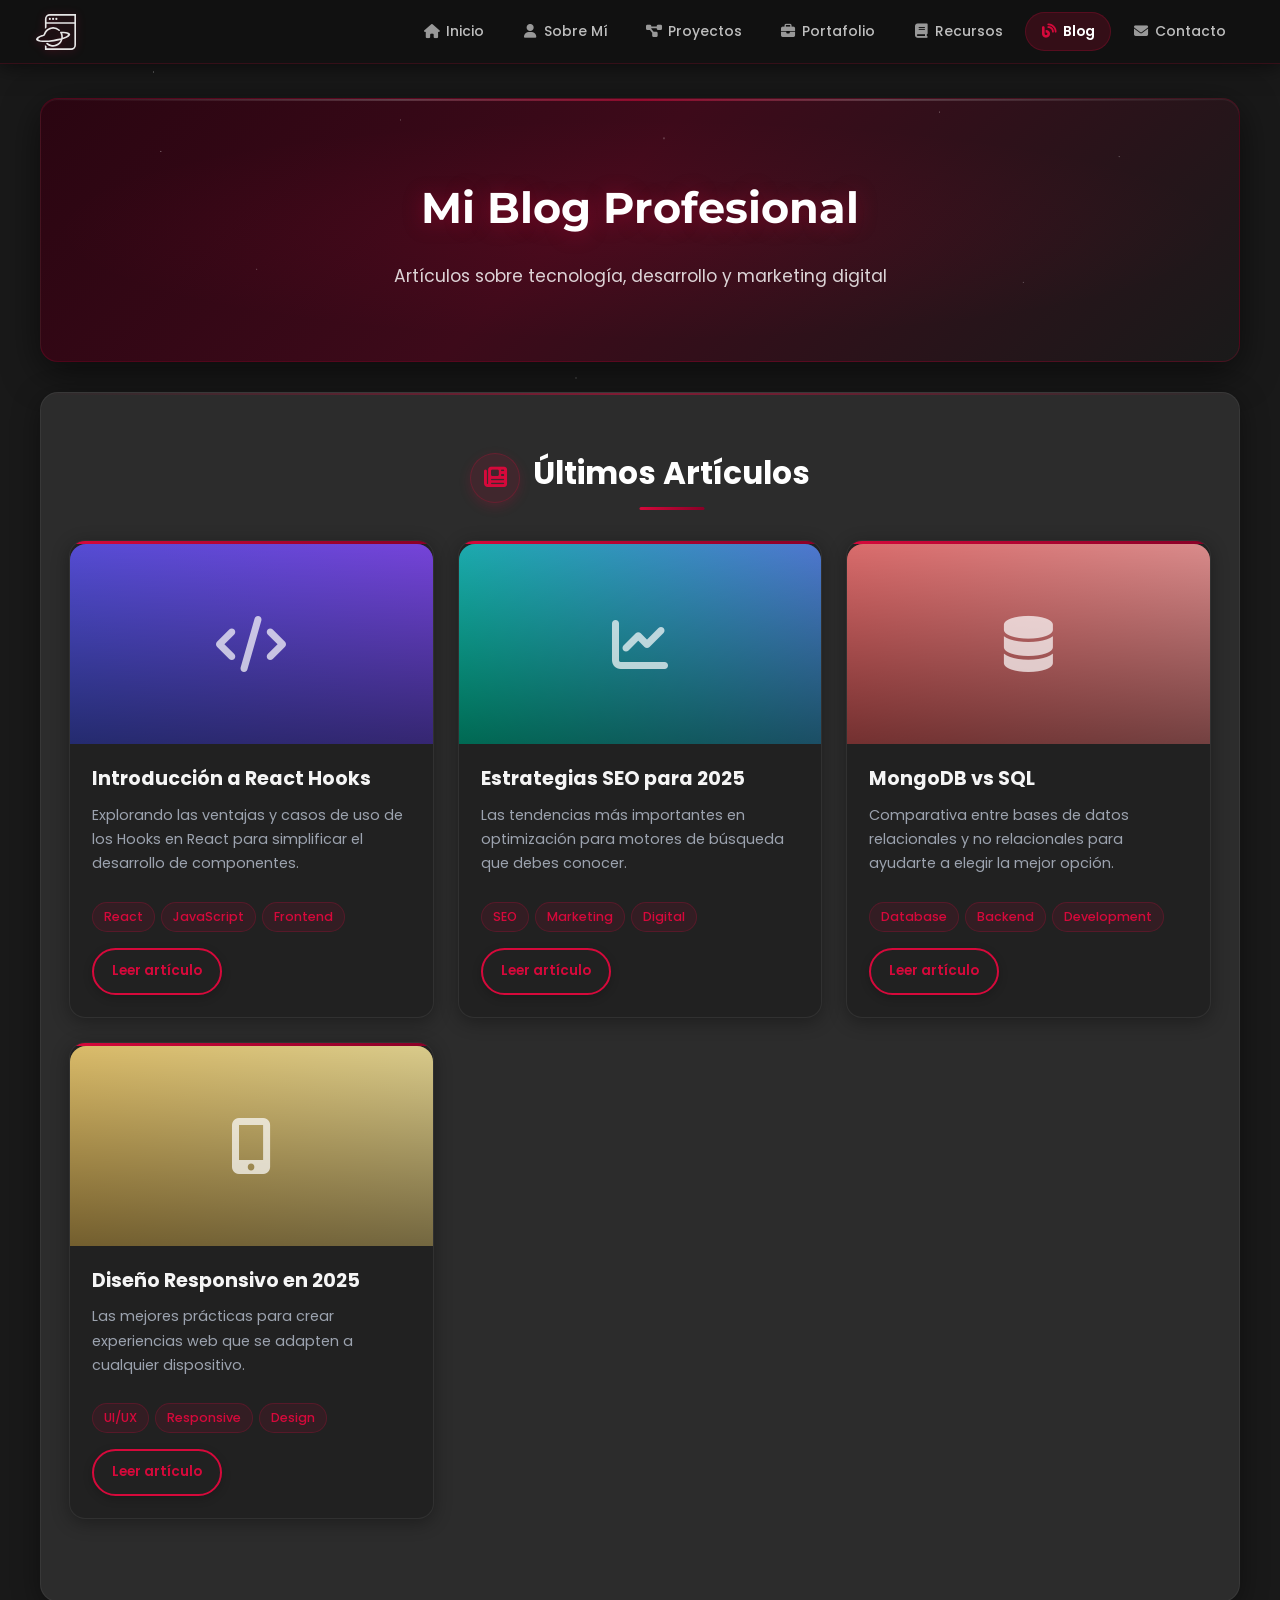
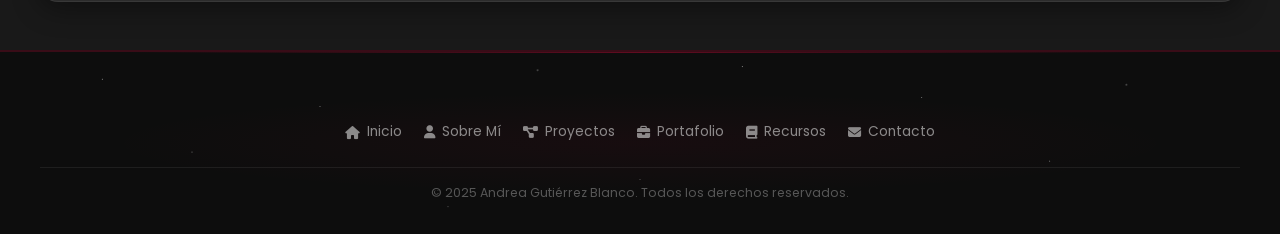
==== pages/blog.html @ cfb3e4f8 "feat: update entire website" ====
<!DOCTYPE html>
<html lang="es">
<head>
    <meta charset="UTF-8">
    <meta http-equiv="X-UA-Compatible" content="IE=edge">
    <meta name="viewport" content="width=device-width, initial-scale=1.0">
    <title>Blog - Andrea Gutiérrez Blanco</title>
    <link rel="stylesheet" href="https://cdnjs.cloudflare.com/ajax/libs/font-awesome/6.4.2/css/all.min.css">
    <link rel="icon" type="image/png" href="../images/icon/Gutbla_icon.png">
    <link href="https://fonts.googleapis.com/css2?family=Poppins:wght@300;400;500;600;700&family=Montserrat:wght@400;500;600;700&display=swap" rel="stylesheet">
    <link rel="stylesheet" href="https://cdnjs.cloudflare.com/ajax/libs/animate.css/4.1.1/animate.min.css">
    <link rel="stylesheet" href="../css/main.css">
    <link rel="stylesheet" href="../css/pages.css">
</head>
<body>
<!-- Sidebar global -->
<div class="global-sidebar">
    <div class="sidebar-logo">
        <img src="../images/icon/Gutbla_logo.svg" alt="Logo">
    </div>
    <nav class="sidebar-nav">
        <ul>
            <li><a href="../index.html"><i class="fas fa-home"></i> <span>Inicio</span></a></li>
            <li><a href="sobre-mi.html"><i class="fas fa-user"></i> <span>Sobre Mí</span></a></li>
            <li><a href="proyectos.html"><i class="fas fa-project-diagram"></i> <span>Proyectos</span></a></li>
            <li><a href="portafolio.html"><i class="fas fa-briefcase"></i> <span>Portafolio</span></a></li>
            <li><a href="recursos.html"><i class="fas fa-book"></i> <span>Recursos</span></a></li>
            <li><a href="blog.html" class="active"><i class="fas fa-blog"></i> <span>Blog</span></a></li>
            <li><a href="contacto.html"><i class="fas fa-envelope"></i> <span>Contacto</span></a></li>
        </ul>
    </nav>
</div>

<div class="main-container">
    <!-- Hero de la página -->
    <section class="page-hero">
        <h1>Mi Blog Profesional</h1>
        <p>Artículos sobre tecnología, desarrollo y marketing digital</p>
    </section>

    <!-- Contenido principal -->
    <section class="sec">
        <div class="section-header">
            <i class="fas fa-newspaper"></i>
            <h2>Últimos Artículos</h2>
        </div>

        <div class="projects-grid blog-grid">
            <!-- Artículo 1 -->
            <div class="project-card">
                <div class="project-image" style="background: linear-gradient(45deg, #505FF5, #8A4FFF);">
                    <i class="fas fa-code fa-4x" style="color: white;"></i>
                </div>
                <div class="project-details">
                    <h3>Introducción a React Hooks</h3>
                    <p>Explorando las ventajas y casos de uso de los Hooks en React para simplificar el desarrollo de componentes.</p>
                    <div class="project-tags">
                        <span>React</span>
                        <span>JavaScript</span>
                        <span>Frontend</span>
                    </div>
                    <a href="#" class="btn">Leer artículo</a>
                </div>
            </div>

            <!-- Artículo 2 -->
            <div class="project-card">
                <div class="project-image" style="background: linear-gradient(45deg, #00E9B7, #5D8BF4);">
                    <i class="fas fa-chart-line fa-4x" style="color: white;"></i>
                </div>
                <div class="project-details">
                    <h3>Estrategias SEO para 2025</h3>
                    <p>Las tendencias más importantes en optimización para motores de búsqueda que debes conocer.</p>
                    <div class="project-tags">
                        <span>SEO</span>
                        <span>Marketing</span>
                        <span>Digital</span>
                    </div>
                    <a href="#" class="btn">Leer artículo</a>
                </div>
            </div>

            <!-- Artículo 3 -->
            <div class="project-card">
                <div class="project-image" style="background: linear-gradient(45deg, #FF6B6B, #FFA3A3);">
                    <i class="fas fa-database fa-4x" style="color: white;"></i>
                </div>
                <div class="project-details">
                    <h3>MongoDB vs SQL</h3>
                    <p>Comparativa entre bases de datos relacionales y no relacionales para ayudarte a elegir la mejor opción.</p>
                    <div class="project-tags">
                        <span>Database</span>
                        <span>Backend</span>
                        <span>Development</span>
                    </div>
                    <a href="#" class="btn">Leer artículo</a>
                </div>
            </div>

            <!-- Artículo 4 -->
            <div class="project-card">
                <div class="project-image" style="background: linear-gradient(45deg, #FFD166, #FFEEA3);">
                    <i class="fas fa-mobile-alt fa-4x" style="color: white;"></i>
                </div>
                <div class="project-details">
                    <h3>Diseño Responsivo en 2025</h3>
                    <p>Las mejores prácticas para crear experiencias web que se adapten a cualquier dispositivo.</p>
                    <div class="project-tags">
                        <span>UI/UX</span>
                        <span>Responsive</span>
                        <span>Design</span>
                    </div>
                    <a href="#" class="btn">Leer artículo</a>
                </div>
            </div>
        </div>
    </section>
</div>

<!-- Footer -->
<footer>
    <div class="footer-content">
        <div class="footer-logo">
            <img src="../images/icon/Gutbla_logo.svg" alt="Logo" class="logo-img">
        </div>
        <div class="footer-links">
            <a href="../index.html"><i class="fas fa-home"></i> Inicio</a>
            <a href="sobre-mi.html"><i class="fas fa-user"></i> Sobre Mí</a>
            <a href="proyectos.html"><i class="fas fa-project-diagram"></i> Proyectos</a>
            <a href="portafolio.html"><i class="fas fa-briefcase"></i> Portafolio</a>
            <a href="recursos.html"><i class="fas fa-book"></i> Recursos</a>
            <a href="contacto.html"><i class="fas fa-envelope"></i> Contacto</a>
        </div>
        <div class="copyright">
            &copy; 2025 Andrea Gutiérrez Blanco. Todos los derechos reservados.
        </div>
    </div>
</footer>

<script src="../js/main.js"></script>
<script src="../js/pages.js"></script>
</body>
</html>
---- css/main.css ----
:root {
    --dark-bg:    #191919;
    --section-bg: #2c2c2c;
    --card-bg:    #252525;
    --light-bg:   #E8EDEB;
    --primary:    #D6093B;
    --secondary:  #890027;
    --accent:     #B80A32;
    --text-light: #ffffff;
    --text-soft:  #f5f5f5;
    --text-muted: #E8EDEB;
    --text-dark:  #333;
    --text-gray:  #9ca3af;
    --star-color: rgba(255,255,255,0.5);
}

html {
    scroll-behavior: smooth;
}

*, *::before, *::after {
    margin: 0;
    padding: 0;
    box-sizing: border-box;
}

body,
p, h1, h2, h3, h4, h5, h6,
span:not([class*="fa"]),
a, li, label,
input, textarea, select, button {
    font-family: 'Poppins', sans-serif;
}

.fas, .far, .fab, .fal, .fad,
[class^="fa-"], [class*=" fa-"] {
    font-family: "Font Awesome 6 Free", "Font Awesome 6 Brands",
                 "Font Awesome 5 Free", "Font Awesome 5 Brands",
                 "FontAwesome" !important;
    font-style: normal;
    font-variant: normal;
    font-weight: 900;
    text-rendering: auto;
    -webkit-font-smoothing: antialiased;
    -moz-osx-font-smoothing: grayscale;
    display: inline-block;
    line-height: 1;
}

body {
    min-height: 100vh;
    background-color: var(--dark-bg);
    background-image:
        radial-gradient(1px 1px at 12%  8%, var(--star-color) 0%, transparent 100%),
        radial-gradient(1px 1px at 33% 22%, var(--star-color) 0%, transparent 100%),
        radial-gradient(1.5px 1.5px at 55% 14%, rgba(255,255,255,0.28) 0%, transparent 100%),
        radial-gradient(1px 1px at 74%  5%, var(--star-color) 0%, transparent 100%),
        radial-gradient(1px 1px at 88% 18%, var(--star-color) 0%, transparent 100%),
        radial-gradient(1px 1px at  7% 35%, var(--star-color) 0%, transparent 100%),
        radial-gradient(1.5px 1.5px at 45% 42%, rgba(255,255,255,0.22) 0%, transparent 100%),
        radial-gradient(1px 1px at 92% 38%, var(--star-color) 0%, transparent 100%),
        radial-gradient(1px 1px at 20% 60%, var(--star-color) 0%, transparent 100%),
        radial-gradient(1px 1px at 63% 55%, var(--star-color) 0%, transparent 100%),
        radial-gradient(1.5px 1.5px at 80% 65%, rgba(255,255,255,0.28) 0%, transparent 100%),
        radial-gradient(1px 1px at  4% 78%, var(--star-color) 0%, transparent 100%),
        radial-gradient(1px 1px at 38% 82%, var(--star-color) 0%, transparent 100%),
        radial-gradient(1px 1px at 70% 88%, var(--star-color) 0%, transparent 100%),
        radial-gradient(1px 1px at 95% 92%, var(--star-color) 0%, transparent 100%),
        radial-gradient(1.5px 1.5px at 28% 95%, rgba(255,255,255,0.22) 0%, transparent 100%);
    background-attachment: fixed;
    color: var(--text-soft);
    line-height: 1.8;
    overflow-x: hidden;
}

img {
    display: block;
    max-width: 100%;
    height: auto;
}

.projects-grid,
.gallery-grid {
    display: grid;
    grid-template-columns: repeat(4, 1fr);
    gap: 18px;
    margin-bottom: 32px;
}

.global-sidebar {
    position: fixed;
    top: 0; left: 0;
    width: 100%;
    height: 64px;
    background: #111;
    z-index: 1000;
    box-shadow: 0 2px 20px rgba(0,0,0,0.6);
    display: flex;
    justify-content: space-between;
    align-items: center;
    padding: 0 36px;
    transition: background 0.3s ease;
    border-bottom: 1px solid rgba(214,9,59,0.18);
}

.sidebar-logo {
    display: flex;
    align-items: center;
    gap: 12px;
    transition: transform 0.3s ease;
    text-decoration: none;
}

.sidebar-logo:hover {
    transform: scale(1.04);
}

.sidebar-logo img {
    height: 36px;
    filter: invert(1) drop-shadow(0 1px 4px rgba(214,9,59,0.35));
    transition: filter 0.3s ease;
}

.sidebar-logo:hover img {
    filter: invert(1) drop-shadow(0 2px 8px rgba(214,9,59,0.6));
}

.sidebar-nav ul {
    display: flex;
    align-items: center;
    list-style: none;
    gap: 2px;
    height: 64px;
}

.sidebar-nav li {
    margin: 0 2px;
}

.sidebar-nav a {
    padding: 6px 15px;
    display: flex;
    align-items: center;
    gap: 6px;
    color: rgba(245,245,245,0.76);
    text-decoration: none;
    transition: all 0.25s ease;
    border-radius: 25px;
    font-weight: 500;
    font-size: 0.87rem;
    border: 1px solid transparent;
    white-space: nowrap;
}

.sidebar-nav a:hover {
    color: #fff;
    background: rgba(214,9,59,0.14);
    border-color: rgba(214,9,59,0.2);
}

.sidebar-nav a.active {
    color: #fff;
    background: rgba(214,9,59,0.18);
    border-color: rgba(214,9,59,0.22);
    font-weight: 600;
}

.sidebar-nav a i {
    font-size: 0.88rem;
    color: rgba(245,245,245,0.6);
    transition: color 0.25s ease, transform 0.25s ease;
    min-width: 16px;
    text-align: center;
}

.sidebar-nav a:hover i,
.sidebar-nav a.active i {
    color: var(--primary);
}

.sidebar-nav a:hover i {
    transform: scale(1.1);
}

.menu-toggle {
    display: none;
    cursor: pointer;
    z-index: 1001;
    width: 36px; height: 36px;
    background: transparent;
    border: none;
    outline: none;
    flex-direction: column;
    justify-content: center;
    gap: 5px;
    padding: 2px;
}

.menu-toggle span {
    display: block;
    height: 2px;
    width: 100%;
    background: var(--text-soft);
    border-radius: 2px;
    transition: all 0.35s cubic-bezier(0.645, 0.045, 0.355, 1);
    transform-origin: center;
}

.menu-toggle.open span:nth-child(1) { transform: translateY(7px) rotate(45deg); }
.menu-toggle.open span:nth-child(2) { opacity: 0; transform: scaleX(0); }
.menu-toggle.open span:nth-child(3) { transform: translateY(-7px) rotate(-45deg); }

.menu-overlay {
    position: fixed;
    inset: 0;
    background: rgba(0,0,0,0.78);
    z-index: 999;
    opacity: 0;
    visibility: hidden;
    transition: all 0.3s ease;
}

.menu-overlay.active {
    opacity: 1;
    visibility: visible;
}

.main-container {
    padding: 84px 18px 18px;
    max-width: 1400px;
    margin: 0 auto;
    display: flex;
    flex-direction: column;
    align-items: center;
    text-align: center;
}

.sec {
    padding: 52px 28px;
    background: var(--section-bg);
    border: 1px solid rgba(255,255,255,0.06);
    border-radius: 18px;
    margin-bottom: 30px;
    box-shadow: 0 6px 28px rgba(0,0,0,0.4);
    width: 100%;
    max-width: 1200px;
    position: relative;
    overflow: hidden;
}

.sec::after {
    content: '';
    position: absolute;
    top: 0; left: 0; right: 0;
    height: 2px;
    background: linear-gradient(90deg, transparent, rgba(214,9,59,0.5), transparent);
    pointer-events: none;
}

.section-header {
    display: flex;
    justify-content: center;
    align-items: center;
    gap: 13px;
    margin-bottom: 30px;
}

.section-header h2 {
    position: relative;
    font-size: 1.95rem;
    font-weight: 700;
    color: var(--text-light);
    padding-bottom: 9px;
}

.section-header h2::after {
    content: '';
    position: absolute;
    bottom: 0; left: 50%;
    transform: translateX(-50%);
    width: 65px; height: 3px;
    background: linear-gradient(to right, var(--primary), var(--secondary));
    border-radius: 2px;
}

.section-header i {
    font-size: 1.45rem;
    color: var(--primary);
    background: rgba(214,9,59,0.12);
    border: 1px solid rgba(214,9,59,0.25);
    width: 50px; height: 50px;
    display: flex;
    align-items: center;
    justify-content: center;
    border-radius: 50%;
    box-shadow: 0 4px 12px rgba(214,9,59,0.18);
    transition: all 0.3s ease;
    flex-shrink: 0;
}

.section-header i:hover {
    background: rgba(214,9,59,0.22);
    transform: scale(1.06);
}

.section-description {
    max-width: 780px;
    margin: 0 auto 30px;
    font-size: 0.98rem;
    color: var(--text-gray);
    line-height: 1.8;
}

.section-footer {
    display: flex;
    justify-content: center;
    margin-top: 22px;
}

.modal-overlay {
    position: fixed;
    inset: 0;
    background: rgba(0,0,0,0.88);
    display: none;
    z-index: 9998;
}

.modal {
    display: none;
    position: fixed;
    top: 50%; left: 50%;
    transform: translate(-50%, -50%);
    z-index: 9999;
    width: 90%;
    max-width: 880px;
    max-height: 90vh;
    overflow-y: auto;
}

.modal-content {
    background: #222;
    padding: 30px;
    border-radius: 18px;
    display: flex;
    gap: 22px;
    box-shadow: 0 28px 56px rgba(0,0,0,0.7);
    position: relative;
    border: 1px solid rgba(255,255,255,0.07);
    border-top: 2px solid rgba(214,9,59,0.45);
}

.modal-left {
    flex: 1;
    display: flex;
    flex-direction: column;
    justify-content: center;
}

.modal-left h2 {
    font-size: 1.65rem;
    margin-bottom: 13px;
    color: var(--primary);
    display: flex;
    align-items: center;
    gap: 10px;
    line-height: 1.3;
}

.modal-left h2 i {
    font-size: 1.3rem;
    flex-shrink: 0;
}

.modal-left p {
    font-size: 0.96rem;
    margin-bottom: 22px;
    color: var(--text-muted);
    line-height: 1.75;
}

.modal-buttons {
    display: flex;
    gap: 13px;
    flex-wrap: wrap;
}

.modal-right {
    flex: 1;
    display: flex;
    justify-content: center;
    align-items: center;
    min-height: 260px;
}

.modal-right img {
    width: 100%;
    max-height: 60vh;
    object-fit: contain;
    border-radius: 13px;
    box-shadow: 0 8px 26px rgba(0,0,0,0.45);
}

.close-btn {
    position: absolute;
    top: 12px; right: 12px;
    width: 36px; height: 36px;
    font-size: 1.4rem;
    color: var(--primary);
    background: rgba(214,9,59,0.1);
    border: 1px solid rgba(214,9,59,0.25);
    border-radius: 50%;
    cursor: pointer;
    transition: all 0.3s ease;
    z-index: 10;
    display: flex;
    align-items: center;
    justify-content: center;
    line-height: 1;
    font-weight: 300;
}

.close-btn:hover {
    transform: rotate(90deg);
    background: var(--primary);
    color: white;
    box-shadow: 0 4px 14px rgba(214,9,59,0.4);
}

.btn {
    display: inline-flex;
    align-items: center;
    justify-content: center;
    padding: 10px 22px;
    border-radius: 50px;
    font-size: 0.9rem;
    font-weight: 600;
    text-decoration: none;
    transition: all 0.3s ease;
    gap: 8px;
    cursor: pointer;
    border: 2px solid var(--primary);
    box-shadow: 0 3px 10px rgba(0,0,0,0.2);
    color: var(--primary);
    background: transparent;
}

.btn i           { font-size: 0.88rem; }
.btn-primary     { background: var(--primary); color: #fff; }
.btn-secondary   { background: transparent; color: var(--primary); }

.btn:hover {
    transform: translateY(-2px);
    box-shadow: 0 8px 22px rgba(214,9,59,0.35);
}

.btn:active {
    transform: translateY(1px) scale(0.98);
}

.btn-primary:hover   { background: var(--accent); border-color: var(--accent); color: white; }
.btn-secondary:hover { background: rgba(214,9,59,0.1); }

.logo-img {
    height: 40px;
    width: auto;
    filter: invert(1);
}

.image-container {
    border-radius: 12px;
    display: flex;
    height: auto;
    overflow: hidden;
    position: relative;
    width: 100%;
}

.image-container img {
    display: block;
    height: auto;
    object-fit: contain;
    object-position: center;
    width: 100%;
    border-radius: 12px;
}

footer {
    position: relative;
    background: #0d0d0d;
    padding: 50px 20px 30px;
    text-align: center;
    border-top: 2px solid rgba(214,9,59,0.22);
    overflow: hidden;
}

footer::before {
    content: '';
    position: absolute;
    inset: 0;
    background-image:
        radial-gradient(1px 1px at  8% 15%, rgba(255,255,255,0.45) 0%, transparent 100%),
        radial-gradient(1px 1px at 25% 30%, rgba(255,255,255,0.38) 0%, transparent 100%),
        radial-gradient(1.5px 1.5px at 42% 10%, rgba(255,255,255,0.28) 0%, transparent 100%),
        radial-gradient(1px 1px at 58%  8%, rgba(255,255,255,0.45) 0%, transparent 100%),
        radial-gradient(1px 1px at 72% 25%, rgba(255,255,255,0.38) 0%, transparent 100%),
        radial-gradient(1.5px 1.5px at 88% 18%, rgba(255,255,255,0.28) 0%, transparent 100%),
        radial-gradient(1px 1px at 15% 55%, rgba(255,255,255,0.32) 0%, transparent 100%),
        radial-gradient(1px 1px at 50% 70%, rgba(255,255,255,0.28) 0%, transparent 100%),
        radial-gradient(1px 1px at 82% 60%, rgba(255,255,255,0.38) 0%, transparent 100%),
        radial-gradient(1px 1px at 35% 85%, rgba(255,255,255,0.28) 0%, transparent 100%),
        radial-gradient(ellipse 60% 40% at 50% 50%, rgba(214,9,59,0.05) 0%, transparent 70%);
    pointer-events: none;
}

footer::after {
    content: '';
    position: absolute;
    top: 0; left: 10%; right: 10%;
    height: 1px;
    background: linear-gradient(90deg, transparent, rgba(214,9,59,0.42), transparent);
}

.footer-content {
    max-width: 1200px;
    margin: 0 auto;
    position: relative;
    z-index: 1;
}

.footer-logo { display: none; }

.footer-brand {
    font-family: 'Montserrat', sans-serif;
    font-size: 1.2rem;
    font-weight: 700;
    letter-spacing: 0.04em;
    color: var(--text-light);
    margin-bottom: 5px;
}

.footer-brand span { color: var(--primary); }

.footer-tagline {
    font-size: 0.78rem;
    color: rgba(255,255,255,0.34);
    letter-spacing: 0.12em;
    text-transform: uppercase;
    margin-bottom: 20px;
}

.footer-links {
    display: flex;
    flex-wrap: wrap;
    justify-content: center;
    gap: 22px;
    margin: 18px 0;
}

.footer-links a {
    display: flex;
    align-items: center;
    gap: 7px;
    color: rgba(220,220,220,0.6);
    font-size: 0.86rem;
    text-decoration: none;
    transition: color 0.3s ease;
}

.footer-links a:hover { color: var(--primary); }
.footer-links a i     { font-size: 0.82rem; color: inherit; }

.copyright {
    color: rgba(255,255,255,0.3);
    font-size: 0.78rem;
    padding-top: 14px;
    border-top: 1px solid rgba(255,255,255,0.07);
    margin-top: 22px;
}

@keyframes fadeIn {
    from { opacity: 0; transform: translateY(14px); }
    to   { opacity: 1; transform: translateY(0); }
}

@media (max-width: 1200px) {
    .main-container { padding: 84px 18px 18px; }
}

@media (max-width: 992px) {
    .projects-grid,
    .gallery-grid        { grid-template-columns: repeat(2, 1fr); }
    .global-sidebar      { padding: 0 18px; }
    .sidebar-nav a       { padding: 6px 10px; font-size: 0.81rem; }
}

@media (max-width: 768px) {
    .menu-toggle        { display: flex; }
    .sidebar-nav {
        position: fixed; top: 0; right: -100%;
        width: 255px; height: 100vh;
        background: #151515;
        display: flex; flex-direction: column;
        justify-content: flex-start;
        padding: 76px 18px 18px;
        transition: right 0.4s ease;
        z-index: 998;
        box-shadow: -6px 0 28px rgba(0,0,0,0.55);
        border-left: 1px solid rgba(255,255,255,0.05);
    }
    .sidebar-nav.active  { right: 0; }
    .sidebar-nav ul      { flex-direction: column; align-items: flex-start; gap: 6px; width: 100%; height: auto; }
    .sidebar-nav li      { width: 100%; margin: 0; }
    .sidebar-nav a       { width: 100%; padding: 12px 16px; border-radius: 10px; justify-content: flex-start; font-size: 0.95rem; }
    .section-header h2   { font-size: 1.7rem; }
    .sec                 { padding: 26px 14px; }
    .modal-content       { flex-direction: column; gap: 16px; }
    .modal-right         { min-height: 180px; }
    .modal-buttons       { flex-direction: column; gap: 10px; }
    .btn                 { width: 100%; justify-content: center; }
}

@media (max-width: 576px) {
    .projects-grid,
    .gallery-grid { grid-template-columns: 1fr; }
}

@media (max-width: 480px) {
    .global-sidebar   { height: 56px; padding: 0 14px; }
    .sidebar-logo img { height: 26px; }
    .section-header h2 { font-size: 1.5rem; }
    .footer-links     { flex-direction: column; gap: 12px; align-items: center; }
}
---- css/pages.css ----
.page-hero,
.sub-section,
.contact-container,
.gallery-container,
.projects-container,
.about-container {
    max-width: 1200px;
    margin: 0 auto;
    width: 100%;
    padding: 26px;
    margin-bottom: 30px;
    border-radius: 18px;
}

.page-hero {
    background: linear-gradient(135deg, #2a0511 0%, #3d0a1a 45%, #1a1a1a 100%);
    border: 1px solid rgba(214,9,59,0.2);
    box-shadow: 0 10px 36px rgba(0,0,0,0.55), inset 0 1px 0 rgba(255,255,255,0.05);
    color: white;
    padding: 70px 44px;
    text-align: center;
    margin-top: 14px;
    position: relative;
    overflow: hidden;
}

.page-hero::before {
    content: '';
    position: absolute;
    inset: 0;
    background-image:
        radial-gradient(1px 1px at 10% 20%, rgba(255,255,255,0.42) 0%, transparent 100%),
        radial-gradient(1px 1px at 30%  8%, rgba(255,255,255,0.32) 0%, transparent 100%),
        radial-gradient(1.5px 1.5px at 52% 15%, rgba(255,255,255,0.28) 0%, transparent 100%),
        radial-gradient(1px 1px at 75%  5%, rgba(255,255,255,0.38) 0%, transparent 100%),
        radial-gradient(1px 1px at 90% 22%, rgba(255,255,255,0.32) 0%, transparent 100%),
        radial-gradient(1px 1px at 18% 65%, rgba(255,255,255,0.28) 0%, transparent 100%),
        radial-gradient(1px 1px at 82% 70%, rgba(255,255,255,0.28) 0%, transparent 100%),
        radial-gradient(ellipse 70% 60% at 50% 50%, rgba(214,9,59,0.1) 0%, transparent 70%);
    pointer-events: none;
}

.page-hero::after {
    content: '';
    position: absolute;
    top: 0; left: 0; right: 0;
    height: 2px;
    background: linear-gradient(90deg, transparent, rgba(255,255,255,0.18) 30%, rgba(214,9,59,0.55) 50%, rgba(255,255,255,0.18) 70%, transparent);
    pointer-events: none;
}

.page-hero h1 {
    font-family: 'Montserrat', sans-serif;
    font-size: 2.7rem;
    margin-bottom: 14px;
    position: relative;
    z-index: 2;
    color: #fff;
    text-shadow: 0 2px 20px rgba(214,9,59,0.35);
}

.page-hero p {
    color: rgba(255,255,255,0.82);
    font-size: 1.08rem;
    margin: 0 auto;
    max-width: 680px;
    line-height: 1.75;
    position: relative;
    z-index: 2;
}

.sub-section {
    background: #2e2e2e;
    border: 1px solid rgba(255,255,255,0.06);
    box-shadow: 0 6px 22px rgba(0,0,0,0.32);
    border-radius: 16px;
    transition: box-shadow 0.3s ease;
    padding: 28px;
    position: relative;
    overflow: hidden;
}

.sub-section::after {
    content: '';
    position: absolute;
    top: 0; left: 0; right: 0;
    height: 2px;
    background: linear-gradient(90deg, transparent, rgba(214,9,59,0.4), transparent);
    pointer-events: none;
}

.sub-section h2 {
    align-items: center;
    border-bottom: 2px solid rgba(214,9,59,0.18);
    color: var(--primary);
    display: flex;
    font-size: 1.7rem;
    gap: 13px;
    margin-bottom: 22px;
    padding-bottom: 13px;
    font-weight: 700;
}

.sub-section h2 i {
    font-size: 1.35rem;
    background: rgba(214,9,59,0.12);
    border: 1px solid rgba(214,9,59,0.22);
    width: 48px; height: 48px;
    border-radius: 50%;
    display: flex;
    align-items: center;
    justify-content: center;
    box-shadow: 0 4px 12px rgba(214,9,59,0.14);
    flex-shrink: 0;
    color: var(--primary);
}

.about-grid, .contact-grid, .gallery-grid,
.project-categories, .projects-grid, .skill-grid {
    display: grid;
    gap: 18px;
}

.about-grid, .project-categories, .projects-grid,
.skill-grid, .contact-grid {
    grid-template-columns: repeat(auto-fit, minmax(250px, 1fr));
}

.gallery-grid {
    grid-template-columns: repeat(auto-fill, minmax(200px, 1fr));
}

.about-card, .project-card, .contact-card {
    background: #252525;
    border: 1px solid rgba(255,255,255,0.07);
    border-radius: 14px;
    box-shadow: 0 4px 16px rgba(0,0,0,0.3);
    padding: 22px;
    transition: all 0.3s ease;
    width: 100%;
}

.project-card {
    display: flex;
    flex-direction: column;
    overflow: hidden;
    padding: 0;
}

.contact-card {
    display: flex;
    flex-direction: column;
    align-items: center;
    text-align: center;
}

.about-card:hover, .contact-card:hover, .project-card:hover {
    transform: translateY(-5px);
    box-shadow: 0 12px 30px rgba(214,9,59,0.18);
    border-color: rgba(214,9,59,0.24);
}

.contact-icon {
    background: rgba(214,9,59,0.12);
    width: 68px; height: 68px;
    border-radius: 50%;
    display: flex;
    align-items: center;
    justify-content: center;
    margin-bottom: 14px;
    border: 1px solid rgba(214,9,59,0.24);
    box-shadow: 0 4px 12px rgba(214,9,59,0.14);
}

.contact-icon i { color: var(--primary); font-size: 1.7rem; }
.contact-details { margin-top: 8px; }
.contact-details h3 { margin-bottom: 9px; color: var(--text-soft); font-size: 1.02rem; }
.contact-details p { color: var(--text-gray); margin-bottom: 6px; }

.contact-details a {
    color: var(--text-gray);
    text-decoration: none;
    transition: color 0.3s ease;
    display: block;
    margin: 4px 0;
    font-size: 0.93rem;
}

.contact-details a:hover {
    color: var(--primary);
    text-decoration: underline;
}

.contact-form {
    background: #222;
    border: 1px solid rgba(255,255,255,0.07);
    border-radius: 14px;
    padding: 26px;
    box-shadow: 0 4px 18px rgba(0,0,0,0.3);
}

.gallery-item {
    border-radius: 12px;
    cursor: pointer;
    overflow: hidden;
    position: relative;
    transition: all 0.35s cubic-bezier(0.175, 0.885, 0.32, 1.275);
    min-height: 250px;
    box-shadow: 0 5px 18px rgba(0,0,0,0.3);
    background-color: #1e1e1e;
    display: flex;
    align-items: center;
    justify-content: center;
}

.gallery-item img {
    display: block;
    width: 100%; height: 100%;
    object-fit: cover;
    transition: transform 0.4s ease;
    border-radius: 12px;
}

.gallery-item::before {
    content: '';
    background: linear-gradient(to bottom, transparent 35%, rgba(0,0,0,0.88));
    position: absolute;
    inset: 0;
    opacity: 0;
    transition: opacity 0.35s ease;
    z-index: 2;
    border-radius: 12px;
}

.gallery-item::after {
    content: 'Ver Documento';
    position: absolute;
    bottom: 15px; left: 0; right: 0;
    color: white; font-size: 0.95rem; font-weight: 600;
    opacity: 0; transform: translateY(12px);
    transition: all 0.3s ease;
    z-index: 3;
    text-align: center;
    padding: 0 14px;
}

.gallery-item.project-link::after { content: 'Ver Proyecto'; }

.gallery-item:hover {
    transform: translateY(-6px) scale(1.01);
    box-shadow: 0 16px 36px rgba(0,0,0,0.45);
}

.gallery-item:hover::before,
.gallery-item:hover::after {
    opacity: 1;
    transform: translateY(0);
}

.gallery-item:hover img { transform: scale(1.05); }

.btn, .submit-btn {
    align-items: center;
    border-radius: 50px;
    display: inline-flex;
    font-size: 0.88rem;
    font-weight: 600;
    justify-content: center;
    text-decoration: none;
    transition: all 0.3s ease;
    cursor: pointer;
    border: none;
    outline: none;
}

.btn {
    border: 2px solid var(--primary);
    box-shadow: 0 3px 10px rgba(0,0,0,0.2);
    gap: 7px;
    padding: 10px 20px;
    color: var(--primary);
    background: transparent;
}

.btn i { font-size: 0.85rem; }

.submit-btn {
    background: var(--primary);
    border: 2px solid var(--primary);
    box-shadow: 0 5px 16px rgba(214,9,59,0.35);
    color: white;
    gap: 9px;
    padding: 13px 26px;
    width: 100%;
}

.btn-primary   { background: var(--primary); color: white; }
.btn-secondary { background: transparent; color: var(--primary); }

.btn:hover, .submit-btn:hover { transform: translateY(-2px); box-shadow: 0 7px 20px rgba(214,9,59,0.35); }
.btn:hover       { background: rgba(214,9,59,0.1); color: var(--primary); }
.btn:active      { background: rgba(214,9,59,0.07); transform: translateY(1px); }
.submit-btn:hover  { background: var(--accent); border-color: var(--accent); }
.submit-btn:active { background: var(--secondary); transform: translateY(1px); }

.form-group {
    margin-bottom: 18px;
    width: 100%;
}

.form-group label {
    display: block;
    font-weight: 500;
    margin-bottom: 6px;
    color: var(--text-muted);
    font-size: 0.88rem;
}

.form-group input,
.form-group textarea,
.form-group select {
    border: 1.5px solid rgba(255,255,255,0.1);
    border-radius: 9px;
    box-sizing: border-box;
    font-size: 0.95rem;
    padding: 11px 14px;
    transition: all 0.3s ease;
    width: 100%;
    font-family: 'Poppins', sans-serif;
    background: rgba(255,255,255,0.05);
    color: var(--text-soft);
}

.form-group input::placeholder,
.form-group textarea::placeholder { color: var(--text-gray); }

.form-group textarea { min-height: 145px; resize: vertical; }

.form-group input:focus,
.form-group textarea:focus,
.form-group select:focus {
    border-color: var(--primary);
    box-shadow: 0 0 0 3px rgba(214,9,59,0.18);
    outline: none;
    background: rgba(255,255,255,0.08);
}

.compact-timeline {
    display: flex;
    flex-direction: column;
    gap: 18px;
    margin: 24px 0;
    position: relative;
    padding-left: 28px;
    border-left: 3px solid rgba(214,9,59,0.35);
}

.compact-timeline .timeline-item {
    background: #222;
    border: 1px solid rgba(255,255,255,0.07);
    border-radius: 13px;
    padding: 16px 20px;
    box-shadow: 0 3px 14px rgba(0,0,0,0.3);
    position: relative;
    border-left: 4px solid var(--primary);
    transition: transform 0.3s ease, box-shadow 0.3s ease;
}

.compact-timeline .timeline-item:hover {
    transform: translateX(4px);
    box-shadow: 0 8px 26px rgba(214,9,59,0.14);
    border-color: rgba(214,9,59,0.45);
}

.timeline-item::before {
    content: '';
    position: absolute;
    top: 20px; left: -14px;
    width: 14px; height: 14px;
    border-radius: 50%;
    background: var(--primary);
    border: 3px solid #191919;
    box-shadow: 0 0 0 3px rgba(214,9,59,0.32);
}

.timeline-header {
    display: flex;
    align-items: center;
    justify-content: space-between;
    gap: 11px;
    margin-bottom: 11px;
}

.timeline-date {
    font-size: 0.82rem;
    font-weight: 600;
    color: var(--primary);
    background: rgba(214,9,59,0.1);
    padding: 4px 11px;
    border-radius: 20px;
    border: 1px solid rgba(214,9,59,0.2);
}

.timeline-logo-container {
    width: 72px; height: 72px;
    border-radius: 12px;
    background: #ffffff;
    display: flex;
    align-items: center;
    justify-content: center;
    padding: 8px;
    box-shadow: 0 4px 14px rgba(0,0,0,0.3), 0 0 0 2px rgba(214,9,59,0.15);
    flex-shrink: 0;
    transition: transform 0.3s ease, box-shadow 0.3s ease;
}

.timeline-logo-container:hover {
    transform: scale(1.06);
    box-shadow: 0 6px 20px rgba(0,0,0,0.35), 0 0 0 3px rgba(214,9,59,0.25);
}

.timeline-logo-container img {
    width: 100%; height: 100%;
    object-fit: contain;
    filter: none;
}

.timeline-content h4 {
    font-size: 1.06rem;
    font-weight: 600;
    color: var(--text-soft);
    margin-bottom: 7px;
    display: flex;
    align-items: center;
    gap: 7px;
    flex-wrap: wrap;
}

.timeline-content h4 i { color: var(--primary); font-size: 0.92rem; }

.timeline-content p.institution {
    background: rgba(214,9,59,0.08);
    padding: 4px 11px;
    border-radius: 20px;
    font-size: 0.84rem;
    color: var(--primary);
    display: inline-block;
    border: 1px solid rgba(214,9,59,0.15);
    transition: all 0.3s ease;
    font-weight: 500;
}

.timeline-item:hover .institution { background: rgba(214,9,59,0.14); }

.social-links {
    display: flex;
    gap: 12px;
    margin-top: 16px;
    justify-content: center;
}

.social-links a {
    align-items: center;
    background: rgba(214,9,59,0.1);
    border: 1px solid rgba(214,9,59,0.22);
    border-radius: 50%;
    display: flex;
    height: 44px;
    justify-content: center;
    transition: all 0.3s ease;
    width: 44px;
    text-decoration: none;
}

.social-links a i { color: var(--primary); font-size: 1.25rem; }

.social-links a:hover {
    background: var(--primary);
    transform: translateY(-4px);
    box-shadow: 0 8px 18px rgba(214,9,59,0.4);
    border-color: var(--primary);
}

.social-links a:hover i { color: white; }

.experience-list {
    list-style-type: none;
    margin-top: 16px;
    padding-left: 0;
}

.experience-list li {
    margin-bottom: 12px;
    padding-left: 28px;
    position: relative;
    font-size: 0.98rem;
    line-height: 1.7;
    color: var(--text-muted);
}

.experience-list li::before {
    color: var(--primary);
    content: '▸';
    font-size: 1.05em;
    left: 0;
    position: absolute;
    top: 2px;
}

.blog-grid {
    display: grid;
    grid-template-columns: repeat(3, 1fr);
    gap: 24px;
    margin-bottom: 30px;
}

.blog-grid .project-card {
    background: #212121;
    border-radius: 16px;
    overflow: hidden;
    border: 1px solid rgba(255,255,255,0.07);
    box-shadow: 0 4px 18px rgba(0,0,0,0.32);
    transition: transform 0.32s ease, box-shadow 0.32s ease, border-color 0.3s ease;
    display: flex;
    flex-direction: column;
    padding: 0;
}

.blog-grid .project-card:hover {
    transform: translateY(-7px);
    box-shadow: 0 16px 38px rgba(0,0,0,0.45);
    border-color: rgba(214,9,59,0.3);
}

.blog-grid .project-card::before {
    content: '';
    display: block;
    height: 3px;
    background: linear-gradient(90deg, var(--primary), var(--secondary));
    border-radius: 16px 16px 0 0;
}

.blog-grid .project-image {
    height: 200px;
    border-radius: 16px 16px 0 0;
    display: flex;
    align-items: center;
    justify-content: center;
    overflow: hidden;
    position: relative;
    flex-shrink: 0;
}

.blog-grid .project-image i {
    font-size: 3.5rem;
    color: rgba(255,255,255,0.9);
    position: relative;
    z-index: 1;
    transition: transform 0.3s ease;
}

.blog-grid .project-card:hover .project-image i { transform: scale(1.12); }

.blog-grid .project-image::after {
    content: '';
    position: absolute;
    inset: 0;
    background: linear-gradient(to bottom, rgba(0,0,0,0.15) 0%, rgba(0,0,0,0.55) 100%);
}

.blog-grid .project-details {
    padding: 22px;
    flex: 1;
    display: flex;
    flex-direction: column;
    text-align: left;
}

.blog-grid .project-details h3 {
    font-size: 1.2rem;
    font-weight: 700;
    color: var(--text-soft);
    margin: 0 0 10px;
    line-height: 1.4;
    transition: color 0.3s ease;
}

.blog-grid .project-card:hover .project-details h3 { color: #fff; }

.blog-grid .project-details p {
    color: var(--text-gray);
    font-size: 0.9rem;
    line-height: 1.68;
    margin-bottom: 14px;
    flex: 1;
}

.blog-grid .project-tags {
    display: flex;
    flex-wrap: wrap;
    gap: 6px;
    margin-bottom: 16px;
}

.blog-grid .project-tags span {
    background: rgba(214,9,59,0.1);
    border: 1px solid rgba(214,9,59,0.22);
    border-radius: 30px;
    color: var(--primary);
    font-size: 0.78rem;
    padding: 3px 11px;
    font-weight: 500;
}

.blog-grid .btn {
    align-self: flex-start;
    font-size: 0.85rem;
    padding: 9px 18px;
    margin-top: auto;
}

.resource-tabs {
    display: flex;
    flex-wrap: wrap;
    gap: 10px;
    margin: 0 auto 24px;
    width: 100%;
    justify-content: center;
}

.resource-tab {
    background: rgba(214,9,59,0.08);
    border: 2px solid rgba(214,9,59,0.18);
    border-radius: 30px;
    color: var(--primary);
    cursor: pointer;
    font-weight: 600;
    padding: 9px 22px;
    transition: all 0.3s ease;
    font-size: 0.92rem;
}

.resource-tab.active {
    background: var(--primary);
    color: white;
    border-color: var(--primary);
    box-shadow: 0 4px 14px rgba(214,9,59,0.35);
}

.resource-tab:hover:not(.active) {
    background: rgba(214,9,59,0.15);
    border-color: rgba(214,9,59,0.35);
}

.resource-content        { display: none; width: 100%; animation: fadeInUp 0.4s ease; }
.resource-content.active { display: block; }

.gallery-section { margin-bottom: 28px; }

.modal-buttons {
    display: flex;
    flex-wrap: wrap;
    gap: 12px;
    margin-top: 18px;
    width: 100%;
    justify-content: center;
}

.skills-container {
    display: grid;
    grid-template-columns: repeat(auto-fit, minmax(230px, 1fr));
    gap: 18px;
    margin-top: 18px;
}

.skill-category {
    background: #222;
    border: 1px solid rgba(255,255,255,0.06);
    border-radius: 13px;
    padding: 18px;
    box-shadow: 0 4px 14px rgba(0,0,0,0.28);
    transition: box-shadow 0.3s ease;
}

.skill-category:hover {
    box-shadow: 0 6px 24px rgba(214,9,59,0.15);
    border-color: rgba(214,9,59,0.2);
}

.skill-category-title {
    font-size: 1.05rem;
    font-weight: 600;
    margin-bottom: 15px;
    display: flex;
    align-items: center;
    gap: 9px;
    color: var(--primary);
    padding-bottom: 11px;
    border-bottom: 2px solid rgba(214,9,59,0.14);
}

.skill-category-title i {
    font-size: 0.95rem;
    background: rgba(214,9,59,0.12);
    border: 1px solid rgba(214,9,59,0.22);
    width: 33px; height: 33px;
    border-radius: 8px;
    display: flex;
    align-items: center;
    justify-content: center;
    flex-shrink: 0;
    color: var(--primary);
}

.skills-apps-grid {
    display: flex;
    flex-wrap: wrap;
    gap: 11px;
    padding: 2px;
}

.skill-app {
    width: 58px; height: 58px;
    border-radius: 14px;
    display: flex;
    align-items: center;
    justify-content: center;
    font-size: 1.5rem;
    cursor: pointer;
    position: relative;
    transition: transform 0.25s cubic-bezier(0.34, 1.56, 0.64, 1), box-shadow 0.2s ease;
    box-shadow: 0 4px 12px rgba(0,0,0,0.28), inset 0 1px 0 rgba(255,255,255,0.18);
    overflow: hidden;
    animation: slideInUp 0.42s ease forwards;
}

.skill-app::before {
    content: '';
    position: absolute;
    inset: 0;
    background: currentColor;
    border-radius: 14px;
    opacity: 0.88;
    transition: opacity 0.2s ease;
}

.skill-app::after {
    content: '';
    position: absolute;
    top: 0; left: 0; right: 0;
    height: 45%;
    background: rgba(255,255,255,0.1);
    border-radius: 14px 14px 0 0;
    pointer-events: none;
}

.skill-app i {
    position: relative;
    z-index: 1;
    color: white;
    text-shadow: 0 1px 4px rgba(0,0,0,0.35);
    transition: transform 0.2s ease;
    font-size: inherit;
}

.skill-app:hover {
    transform: scale(1.18) translateY(-3px);
    box-shadow: 0 12px 26px rgba(0,0,0,0.35);
    z-index: 2;
}

.skill-app:hover::before { opacity: 1; }
.skill-app:hover i        { transform: scale(1.08); }

.skill-app:nth-child(2) { animation-delay: 0.06s; }
.skill-app:nth-child(3) { animation-delay: 0.12s; }
.skill-app:nth-child(4) { animation-delay: 0.18s; }
.skill-app:nth-child(5) { animation-delay: 0.24s; }
.skill-app:nth-child(6) { animation-delay: 0.30s; }
.skill-app:nth-child(7) { animation-delay: 0.36s; }
.skill-app:nth-child(8) { animation-delay: 0.42s; }

.skill-app.java          { color: #df040f; }
.skill-app.python        { color: #3776AB; }
.skill-app.javascript    { color: #d4b800; }
.skill-app.mysql         { color: #4479A1; }
.skill-app.mongodb       { color: #47A248; }
.skill-app.gitlab        { color: #FC6D26; }
.skill-app.mobile        { color: #7B2BDB; }
.skill-app.web           { color: #E44D26; }
.skill-app.arquitectura  { color: #5a6370; }
.skill-app.seo           { color: #E05050; }
.skill-app.community     { color: #3DBDB5; }
.skill-app.publicidad    { color: #3498db; }
.skill-app.analitica     { color: #5ca58c; }
.skill-app.estrategias   { color: #c9a800; }
.skill-app.keyword       { color: #c86db8; }
.skill-app.social        { color: #3a8be0; }
.skill-app.conversiones  { color: #5022ad; }
.skill-app.adobe         { color: #CC0000; }
.skill-app.word          { color: #2B579A; }
.skill-app.excel         { color: #1e7c40; }
.skill-app.powerpoint    { color: #C84520; }
.skill-app.onenote       { color: #6b19a0; }
.skill-app.figma         { color: #E03D1A; }
.skill-app.diseno        { color: #5A4EBD; }
.skill-app.video         { color: #009FC2; }
.skill-app.creatividad   { color: #c8a800; }
.skill-app.comunicacion  { color: #1a9e98; }
.skill-app.resolucion    { color: #E05830; }
.skill-app.adaptabilidad { color: #8230c0; }
.skill-app.aprendizaje   { color: #28a830; }
.skill-app.colaboracion  { color: #3874b4; }
.skill-app.profesionalismo { color: #4a6a6a; }
.skill-app.orientacion   { color: #c09418; }

.project-image {
    background-color: #1c1c1c;
    height: 220px;
    width: 100%;
    display: flex;
    align-items: center;
    justify-content: center;
    overflow: hidden;
    border-radius: 14px 14px 0 0;
}

.project-image img { width: 100%; height: 100%; object-fit: cover; }
.project-image i   { font-size: 2.8rem; color: var(--primary); opacity: 0.7; }

.project-details   { padding: 18px; flex: 1; }

.project-details h3 {
    margin-top: 0;
    font-size: 1.22rem;
    color: var(--text-soft);
    margin-bottom: 9px;
}

.project-details p  { color: var(--text-gray); line-height: 1.7; margin-bottom: 13px; font-size: 0.9rem; }
.project-tags       { display: flex; flex-wrap: wrap; gap: 6px; margin: 12px 0; }

.project-tags span {
    background: rgba(214,9,59,0.1);
    border-radius: 30px;
    color: var(--primary);
    font-size: 0.8rem;
    padding: 3px 11px;
    font-weight: 500;
    border: 1px solid rgba(214,9,59,0.22);
}

.portfolio-cards-grid {
    grid-template-columns: repeat(auto-fit, minmax(280px, 420px));
    justify-content: center;
}

.edu-grid {
    display: grid;
    grid-template-columns: repeat(auto-fill, minmax(300px, 1fr));
    gap: 28px;
    margin: 0;
}

.edu-card {
    background: #1e1e1e;
    border-radius: 20px;
    overflow: visible;
    border: 1px solid rgba(255,255,255,0.07);
    box-shadow:
        0 6px 24px rgba(0,0,0,0.4),
        0 1px 0 rgba(255,255,255,0.04) inset;
    display: flex;
    flex-direction: column;
    position: relative;
    transition:
        transform 0.35s cubic-bezier(0.34,1.56,0.64,1),
        box-shadow 0.3s ease;
    animation: eduFadeUp 0.55s ease both;
}

.edu-card:nth-child(1) { animation-delay: 0.05s; }
.edu-card:nth-child(2) { animation-delay: 0.12s; }
.edu-card:nth-child(3) { animation-delay: 0.19s; }
.edu-card:nth-child(4) { animation-delay: 0.26s; }
.edu-card:nth-child(5) { animation-delay: 0.33s; }

.edu-card:hover {
    transform: translateY(-8px);
    box-shadow:
        0 20px 48px rgba(214,9,59,0.2),
        0 4px 12px rgba(0,0,0,0.5);
}

.edu-card-media {
    position: relative;
    height: 175px;
    overflow: hidden;
    border-radius: 20px 20px 0 0;
    background: #111;
    flex-shrink: 0;
}

.edu-card-photo {
    width: 100%;
    height: 100%;
    object-fit: cover;
    object-position: center;
    transition: transform 0.55s ease;
    display: block;
    filter: brightness(0.72);
}

.edu-card:hover .edu-card-photo {
    transform: scale(1.07);
    filter: brightness(0.6);
}

.edu-card-media::after {
    content: '';
    position: absolute;
    inset: 0;
    background: linear-gradient(
        to bottom,
        rgba(10,10,10,0.0)  0%,
        rgba(10,10,10,0.45) 50%,
        rgba(10,10,10,0.88) 100%
    );
    pointer-events: none;
}

.edu-date-badge {
    position: absolute;
    top: 14px;
    right: 14px;
    z-index: 3;
    font-size: 0.72rem;
    font-weight: 700;
    color: #fff;
    background: rgba(214,9,59,0.88);
    backdrop-filter: blur(8px);
    padding: 4px 12px;
    border-radius: 20px;
    border: 1px solid rgba(255,255,255,0.2);
    letter-spacing: 0.03em;
    white-space: nowrap;
}

.edu-logo-wrap {
    position: absolute;
    top: 129px;
    left: 22px;
    z-index: 10;
    width: 92px;
    height: 92px;
    border-radius: 18px;
    background: transparent;
    display: flex;
    align-items: center;
    justify-content: center;
    padding: 0;
    filter: drop-shadow(0 6px 16px rgba(0,0,0,0.75));
    transition: transform 0.35s cubic-bezier(0.34,1.56,0.64,1), filter 0.3s ease;
    pointer-events: none;
}

.edu-card:hover .edu-logo-wrap {
    transform: scale(1.12) translateY(-4px);
    filter: drop-shadow(0 10px 22px rgba(214,9,59,0.4));
}

.edu-logo-img {
    width: 100%;
    height: 100%;
    object-fit: contain;
    display: block;
    border-radius: 14px;
}

.edu-card-body {
    padding: 60px 22px 22px 22px;
    flex: 1;
    display: flex;
    flex-direction: column;
    gap: 10px;
    text-align: left;
}

.edu-card-body h4 {
    font-size: 1rem;
    font-weight: 700;
    color: var(--text-soft);
    line-height: 1.45;
    margin: 0;
    display: flex;
    align-items: flex-start;
    gap: 9px;
}

.edu-card-body h4 i {
    color: var(--primary);
    font-size: 0.9rem;
    margin-top: 3px;
    flex-shrink: 0;
}

.edu-card-body .institution {
    display: inline-flex;
    align-items: center;
    gap: 7px;
    background: rgba(214,9,59,0.1);
    border: 1px solid rgba(214,9,59,0.22);
    border-radius: 20px;
    padding: 5px 14px;
    font-size: 0.79rem;
    color: var(--primary);
    font-weight: 600;
    width: fit-content;
    transition: background 0.3s ease, transform 0.2s ease;
    margin: 0;
}

.edu-card-body .institution i { font-size: 0.75rem; }

.edu-card:hover .institution {
    background: rgba(214,9,59,0.18);
    transform: translateX(3px);
}

@keyframes eduFadeUp {
    from { opacity: 0; transform: translateY(22px); }
    to   { opacity: 1; transform: translateY(0); }
}

@keyframes fadeInUp {
    from { opacity: 0; transform: translateY(11px); }
    to   { opacity: 1; transform: translateY(0); }
}

@keyframes slideInUp {
    from { opacity: 0; transform: translateY(13px); }
    to   { opacity: 1; transform: translateY(0); }
}

@media (max-width: 1000px) {
    .blog-grid { grid-template-columns: repeat(2, 1fr); }
}

@media (max-width: 900px) {
    .gallery-grid  { grid-template-columns: repeat(auto-fill, minmax(180px, 1fr)); }
    .about-grid, .contact-grid, .projects-grid,
    .skill-grid    { grid-template-columns: 1fr; }
    .page-hero     { padding: 52px 22px; }
    .compact-timeline { padding-left: 16px; }
    .compact-timeline .timeline-item::before { left: -11px; width: 13px; height: 13px; }
    .edu-grid      { grid-template-columns: repeat(2, 1fr); gap: 20px; }
}

@media (max-width: 768px) {
    .skills-container        { grid-template-columns: 1fr; gap: 16px; }
    .skill-app               { width: 52px; height: 52px; font-size: 1.35rem; border-radius: 12px; }
    .skills-apps-grid        { gap: 10px; }
    .timeline-logo-container { width: 62px; height: 62px; padding: 7px; }
    .blog-grid               { grid-template-columns: 1fr; gap: 18px; }
}

@media (max-width: 600px) {
    .gallery-grid             { grid-template-columns: 1fr; }
    .gallery-item             { min-height: 200px; }
    .page-hero                { padding: 42px 16px; }
    .page-hero h1             { font-size: 1.95rem; }
    .page-hero p              { font-size: 0.97rem; }
    .sub-section h2           { font-size: 1.5rem; }
    .project-image            { height: 175px; }
    .blog-grid .project-image { height: 180px; }
    .resource-tab             { padding: 8px 16px; font-size: 0.88rem; }
    .modal-buttons            { flex-direction: column; gap: 9px; }
    .btn, .submit-btn         { width: 100%; justify-content: center; }
    .timeline-logo-container  { width: 54px; height: 54px; }
    .compact-timeline .timeline-item { flex-direction: column; align-items: flex-start; }
    .timeline-date            { text-align: left; margin-bottom: 6px; }
}

@media (max-width: 580px) {
    .edu-grid { grid-template-columns: 1fr; gap: 18px; }
    .edu-card-media { height: 150px; }
    .edu-logo-wrap  {
        top: 104px;
        width: 76px;
        height: 76px;
    }
    .edu-card-body  { padding: 52px 18px 18px 18px; }
}

@media (max-width: 480px) {
    .skill-app               { width: 50px; height: 50px; font-size: 1.22rem; border-radius: 11px; }
    .skills-apps-grid        { gap: 9px; }
    .timeline-logo-container { width: 48px; height: 48px; }
}
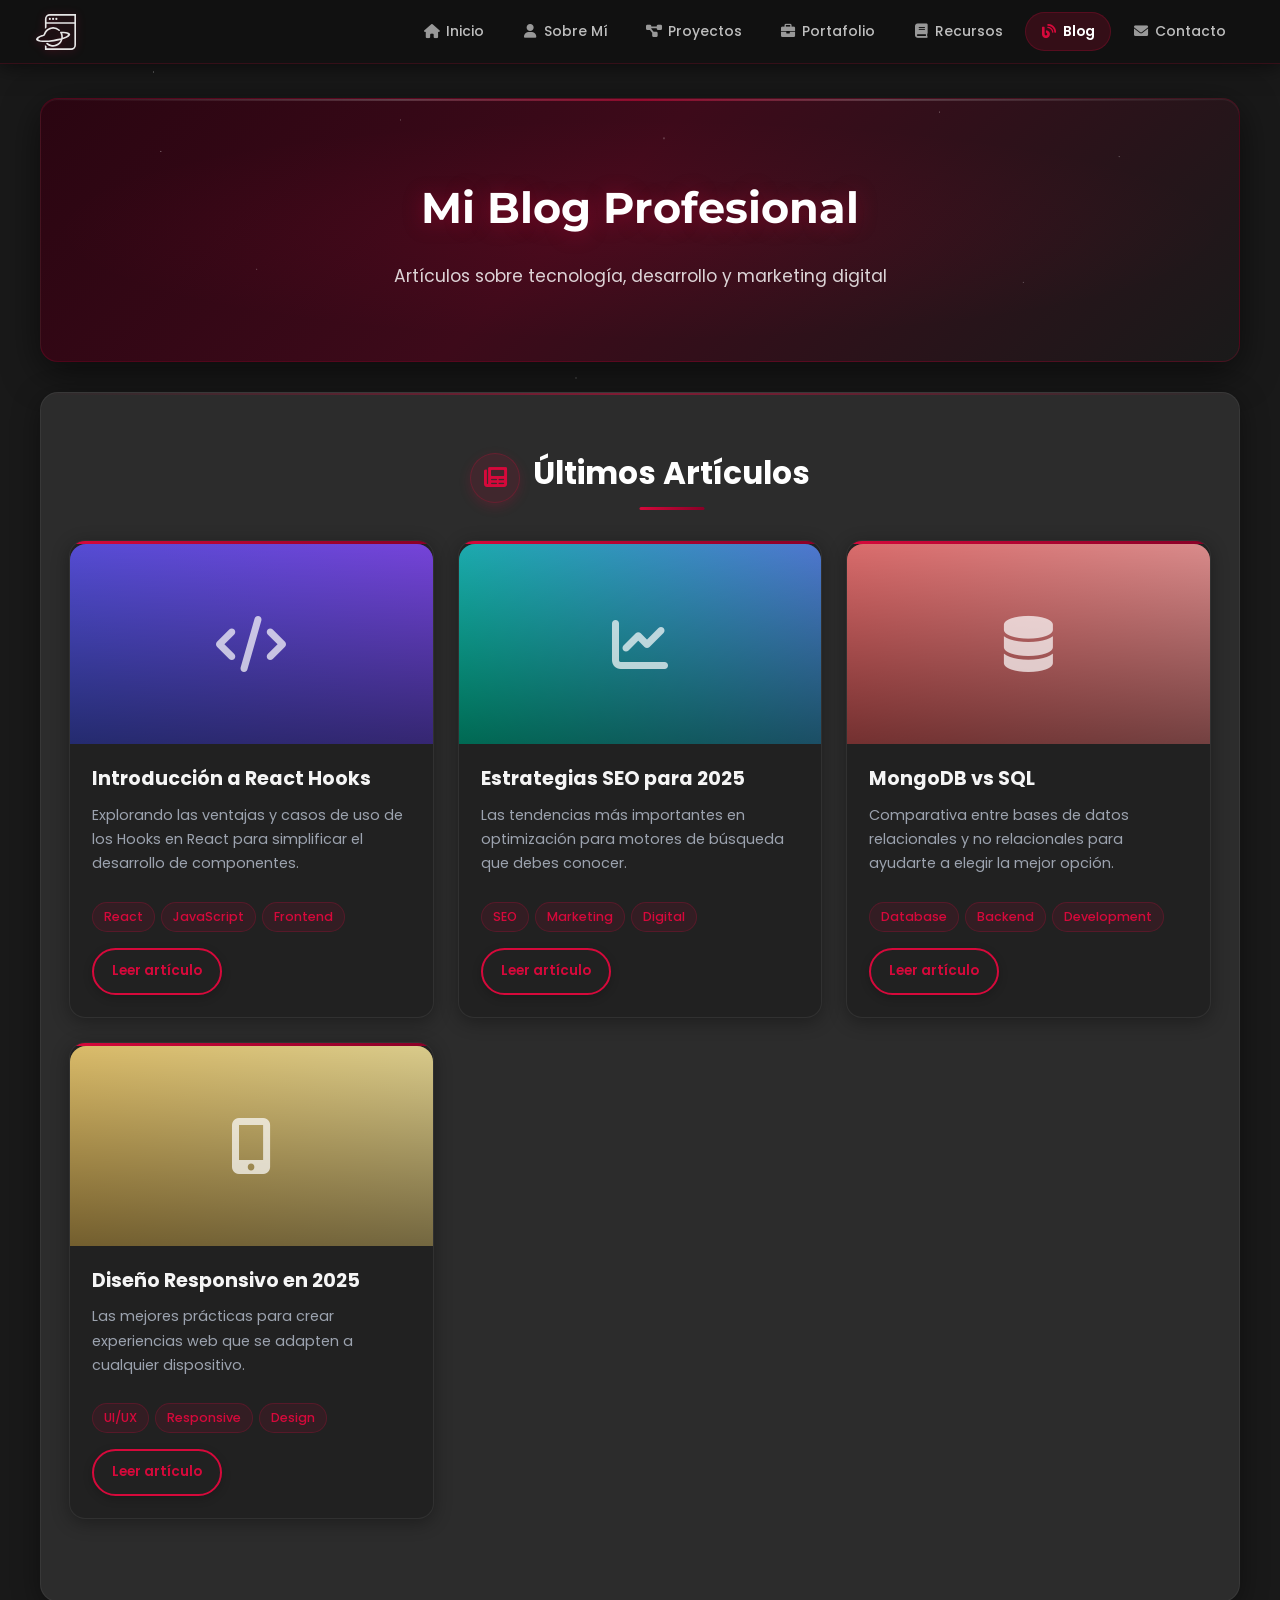
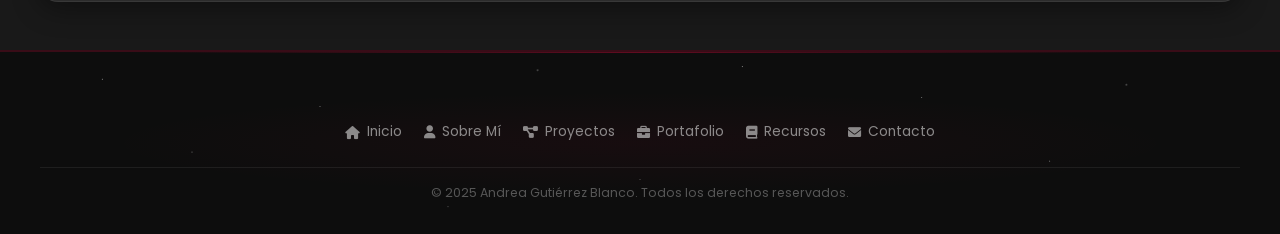
==== commit b62f2a8d: "fix(menu): correct button functionality" ====
--- a/pages/blog.html
+++ b/pages/blog.html
@@ -1,143 +1,209 @@
-<!DOCTYPE html>
+<!doctype html>
 <html lang="es">
-<head>
-    <meta charset="UTF-8">
-    <meta http-equiv="X-UA-Compatible" content="IE=edge">
-    <meta name="viewport" content="width=device-width, initial-scale=1.0">
+  <head>
+    <meta charset="UTF-8" />
+    <meta http-equiv="X-UA-Compatible" content="IE=edge" />
+    <meta name="viewport" content="width=device-width, initial-scale=1.0" />
     <title>Blog - Andrea Gutiérrez Blanco</title>
-    <link rel="stylesheet" href="https://cdnjs.cloudflare.com/ajax/libs/font-awesome/6.4.2/css/all.min.css">
-    <link rel="icon" type="image/png" href="../images/icon/Gutbla_icon.png">
-    <link href="https://fonts.googleapis.com/css2?family=Poppins:wght@300;400;500;600;700&family=Montserrat:wght@400;500;600;700&display=swap" rel="stylesheet">
-    <link rel="stylesheet" href="https://cdnjs.cloudflare.com/ajax/libs/animate.css/4.1.1/animate.min.css">
-    <link rel="stylesheet" href="../css/main.css">
-    <link rel="stylesheet" href="../css/pages.css">
-</head>
-<body>
-<!-- Sidebar global -->
-<div class="global-sidebar">
-    <div class="sidebar-logo">
-        <img src="../images/icon/Gutbla_logo.svg" alt="Logo">
+    <link
+      rel="stylesheet"
+      href="https://cdnjs.cloudflare.com/ajax/libs/font-awesome/6.0.0-beta3/css/all.min.css"
+    />
+    <link rel="icon" type="image/png" href="../images/icon/Gutbla_icon.png" />
+    <link
+      href="https://fonts.googleapis.com/css2?family=Montserrat:wght@400;500;600;700;800&family=Poppins:wght@300;400;500;600;700&display=swap"
+      rel="stylesheet"
+    />
+    <link
+      rel="stylesheet"
+      href="https://cdnjs.cloudflare.com/ajax/libs/animate.css/4.1.1/animate.min.css"
+    />
+    <link rel="stylesheet" href="../css/main.css" />
+    <link rel="stylesheet" href="../css/pages.css" />
+  </head>
+  <body>
+    <!-- Sidebar global -->
+    <div class="global-sidebar">
+      <div class="sidebar-logo">
+        <img src="../images/icon/Gutbla_logo.svg" alt="Logo" />
+      </div>
+      <button class="menu-toggle menu-btn" aria-label="Abrir menú">
+        <span></span>
+        <span></span>
+        <span></span>
+      </button>
+      <nav class="sidebar-nav">
+        <ul>
+          <li>
+            <a href="../index.html"
+              ><i class="fas fa-home"></i> <span>Inicio</span></a
+            >
+          </li>
+          <li>
+            <a href="sobre-mi.html"
+              ><i class="fas fa-user"></i> <span>Sobre Mí</span></a
+            >
+          </li>
+          <li>
+            <a href="proyectos.html"
+              ><i class="fas fa-project-diagram"></i> <span>Proyectos</span></a
+            >
+          </li>
+          <li>
+            <a href="portafolio.html"
+              ><i class="fas fa-briefcase"></i> <span>Portafolio</span></a
+            >
+          </li>
+          <li>
+            <a href="recursos.html"
+              ><i class="fas fa-book"></i> <span>Recursos</span></a
+            >
+          </li>
+          <li>
+            <a href="blog.html" class="active"
+              ><i class="fas fa-blog"></i> <span>Blog</span></a
+            >
+          </li>
+          <li>
+            <a href="contacto.html"
+              ><i class="fas fa-envelope"></i> <span>Contacto</span></a
+            >
+          </li>
+        </ul>
+      </nav>
     </div>
-    <nav class="sidebar-nav">
-        <ul>
-            <li><a href="../index.html"><i class="fas fa-home"></i> <span>Inicio</span></a></li>
-            <li><a href="sobre-mi.html"><i class="fas fa-user"></i> <span>Sobre Mí</span></a></li>
-            <li><a href="proyectos.html"><i class="fas fa-project-diagram"></i> <span>Proyectos</span></a></li>
-            <li><a href="portafolio.html"><i class="fas fa-briefcase"></i> <span>Portafolio</span></a></li>
-            <li><a href="recursos.html"><i class="fas fa-book"></i> <span>Recursos</span></a></li>
-            <li><a href="blog.html" class="active"><i class="fas fa-blog"></i> <span>Blog</span></a></li>
-            <li><a href="contacto.html"><i class="fas fa-envelope"></i> <span>Contacto</span></a></li>
-        </ul>
-    </nav>
-</div>
-
-<div class="main-container">
-    <!-- Hero de la página -->
-    <section class="page-hero">
+    <div class="main-container">
+      <!-- Hero de la página -->
+      <section class="page-hero">
         <h1>Mi Blog Profesional</h1>
         <p>Artículos sobre tecnología, desarrollo y marketing digital</p>
-    </section>
-
-    <!-- Contenido principal -->
-    <section class="sec">
+      </section>
+      <!-- Contenido principal -->
+      <section class="sec">
         <div class="section-header">
-            <i class="fas fa-newspaper"></i>
-            <h2>Últimos Artículos</h2>
-        </div>
-
+          <i class="fas fa-newspaper"></i>
+          <h2>Últimos Artículos</h2>
+        </div>
         <div class="projects-grid blog-grid">
-            <!-- Artículo 1 -->
-            <div class="project-card">
-                <div class="project-image" style="background: linear-gradient(45deg, #505FF5, #8A4FFF);">
-                    <i class="fas fa-code fa-4x" style="color: white;"></i>
-                </div>
-                <div class="project-details">
-                    <h3>Introducción a React Hooks</h3>
-                    <p>Explorando las ventajas y casos de uso de los Hooks en React para simplificar el desarrollo de componentes.</p>
-                    <div class="project-tags">
-                        <span>React</span>
-                        <span>JavaScript</span>
-                        <span>Frontend</span>
-                    </div>
-                    <a href="#" class="btn">Leer artículo</a>
-                </div>
-            </div>
-
-            <!-- Artículo 2 -->
-            <div class="project-card">
-                <div class="project-image" style="background: linear-gradient(45deg, #00E9B7, #5D8BF4);">
-                    <i class="fas fa-chart-line fa-4x" style="color: white;"></i>
-                </div>
-                <div class="project-details">
-                    <h3>Estrategias SEO para 2025</h3>
-                    <p>Las tendencias más importantes en optimización para motores de búsqueda que debes conocer.</p>
-                    <div class="project-tags">
-                        <span>SEO</span>
-                        <span>Marketing</span>
-                        <span>Digital</span>
-                    </div>
-                    <a href="#" class="btn">Leer artículo</a>
-                </div>
-            </div>
-
-            <!-- Artículo 3 -->
-            <div class="project-card">
-                <div class="project-image" style="background: linear-gradient(45deg, #FF6B6B, #FFA3A3);">
-                    <i class="fas fa-database fa-4x" style="color: white;"></i>
-                </div>
-                <div class="project-details">
-                    <h3>MongoDB vs SQL</h3>
-                    <p>Comparativa entre bases de datos relacionales y no relacionales para ayudarte a elegir la mejor opción.</p>
-                    <div class="project-tags">
-                        <span>Database</span>
-                        <span>Backend</span>
-                        <span>Development</span>
-                    </div>
-                    <a href="#" class="btn">Leer artículo</a>
-                </div>
-            </div>
-
-            <!-- Artículo 4 -->
-            <div class="project-card">
-                <div class="project-image" style="background: linear-gradient(45deg, #FFD166, #FFEEA3);">
-                    <i class="fas fa-mobile-alt fa-4x" style="color: white;"></i>
-                </div>
-                <div class="project-details">
-                    <h3>Diseño Responsivo en 2025</h3>
-                    <p>Las mejores prácticas para crear experiencias web que se adapten a cualquier dispositivo.</p>
-                    <div class="project-tags">
-                        <span>UI/UX</span>
-                        <span>Responsive</span>
-                        <span>Design</span>
-                    </div>
-                    <a href="#" class="btn">Leer artículo</a>
-                </div>
-            </div>
-        </div>
-    </section>
-</div>
-
-<!-- Footer -->
-<footer>
-    <div class="footer-content">
+          <!-- Artículo 1 -->
+          <div class="project-card">
+            <div
+              class="project-image"
+              style="background: linear-gradient(45deg, #505ff5, #8a4fff)"
+            >
+              <i class="fas fa-code fa-4x" style="color: white"></i>
+            </div>
+            <div class="project-details">
+              <h3>Introducción a React Hooks</h3>
+              <p>
+                Explorando las ventajas y casos de uso de los Hooks en React
+                para simplificar el desarrollo de componentes.
+              </p>
+              <div class="project-tags">
+                <span>React</span>
+                <span>JavaScript</span>
+                <span>Frontend</span>
+              </div>
+              <a href="#" class="btn">Leer artículo</a>
+            </div>
+          </div>
+          <!-- Artículo 2 -->
+          <div class="project-card">
+            <div
+              class="project-image"
+              style="background: linear-gradient(45deg, #00e9b7, #5d8bf4)"
+            >
+              <i class="fas fa-chart-line fa-4x" style="color: white"></i>
+            </div>
+            <div class="project-details">
+              <h3>Estrategias SEO para 2025</h3>
+              <p>
+                Las tendencias más importantes en optimización para motores de
+                búsqueda que debes conocer.
+              </p>
+              <div class="project-tags">
+                <span>SEO</span>
+                <span>Marketing</span>
+                <span>Digital</span>
+              </div>
+              <a href="#" class="btn">Leer artículo</a>
+            </div>
+          </div>
+          <!-- Artículo 3 -->
+          <div class="project-card">
+            <div
+              class="project-image"
+              style="background: linear-gradient(45deg, #ff6b6b, #ffa3a3)"
+            >
+              <i class="fas fa-database fa-4x" style="color: white"></i>
+            </div>
+            <div class="project-details">
+              <h3>MongoDB vs SQL</h3>
+              <p>
+                Comparativa entre bases de datos relacionales y no relacionales
+                para ayudarte a elegir la mejor opción.
+              </p>
+              <div class="project-tags">
+                <span>Database</span>
+                <span>Backend</span>
+                <span>Development</span>
+              </div>
+              <a href="#" class="btn">Leer artículo</a>
+            </div>
+          </div>
+          <!-- Artículo 4 -->
+          <div class="project-card">
+            <div
+              class="project-image"
+              style="background: linear-gradient(45deg, #ffd166, #ffeea3)"
+            >
+              <i class="fas fa-mobile-alt fa-4x" style="color: white"></i>
+            </div>
+            <div class="project-details">
+              <h3>Diseño Responsivo en 2025</h3>
+              <p>
+                Las mejores prácticas para crear experiencias web que se adapten
+                a cualquier dispositivo.
+              </p>
+              <div class="project-tags">
+                <span>UI/UX</span>
+                <span>Responsive</span>
+                <span>Design</span>
+              </div>
+              <a href="#" class="btn">Leer artículo</a>
+            </div>
+          </div>
+        </div>
+      </section>
+    </div>
+    <!-- Footer -->
+    <footer>
+      <div class="footer-content">
         <div class="footer-logo">
-            <img src="../images/icon/Gutbla_logo.svg" alt="Logo" class="logo-img">
+          <img
+            src="../images/icon/Gutbla_logo.svg"
+            alt="Logo"
+            class="logo-img"
+          />
         </div>
         <div class="footer-links">
-            <a href="../index.html"><i class="fas fa-home"></i> Inicio</a>
-            <a href="sobre-mi.html"><i class="fas fa-user"></i> Sobre Mí</a>
-            <a href="proyectos.html"><i class="fas fa-project-diagram"></i> Proyectos</a>
-            <a href="portafolio.html"><i class="fas fa-briefcase"></i> Portafolio</a>
-            <a href="recursos.html"><i class="fas fa-book"></i> Recursos</a>
-            <a href="contacto.html"><i class="fas fa-envelope"></i> Contacto</a>
+          <a href="../index.html"><i class="fas fa-home"></i> Inicio</a>
+          <a href="sobre-mi.html"><i class="fas fa-user"></i> Sobre Mí</a>
+          <a href="proyectos.html"
+            ><i class="fas fa-project-diagram"></i> Proyectos</a
+          >
+          <a href="portafolio.html"
+            ><i class="fas fa-briefcase"></i> Portafolio</a
+          >
+          <a href="recursos.html"><i class="fas fa-book"></i> Recursos</a>
+          <a href="contacto.html"><i class="fas fa-envelope"></i> Contacto</a>
         </div>
         <div class="copyright">
-            &copy; 2025 Andrea Gutiérrez Blanco. Todos los derechos reservados.
-        </div>
-    </div>
-</footer>
-
-<script src="../js/main.js"></script>
-<script src="../js/pages.js"></script>
-</body>
-</html>+          &copy; 2025 Andrea Gutiérrez Blanco. Todos los derechos reservados.
+        </div>
+      </div>
+    </footer>
+    <script src="../js/main.js"></script>
+    <script src="../js/pages.js"></script>
+  </body>
+</html>
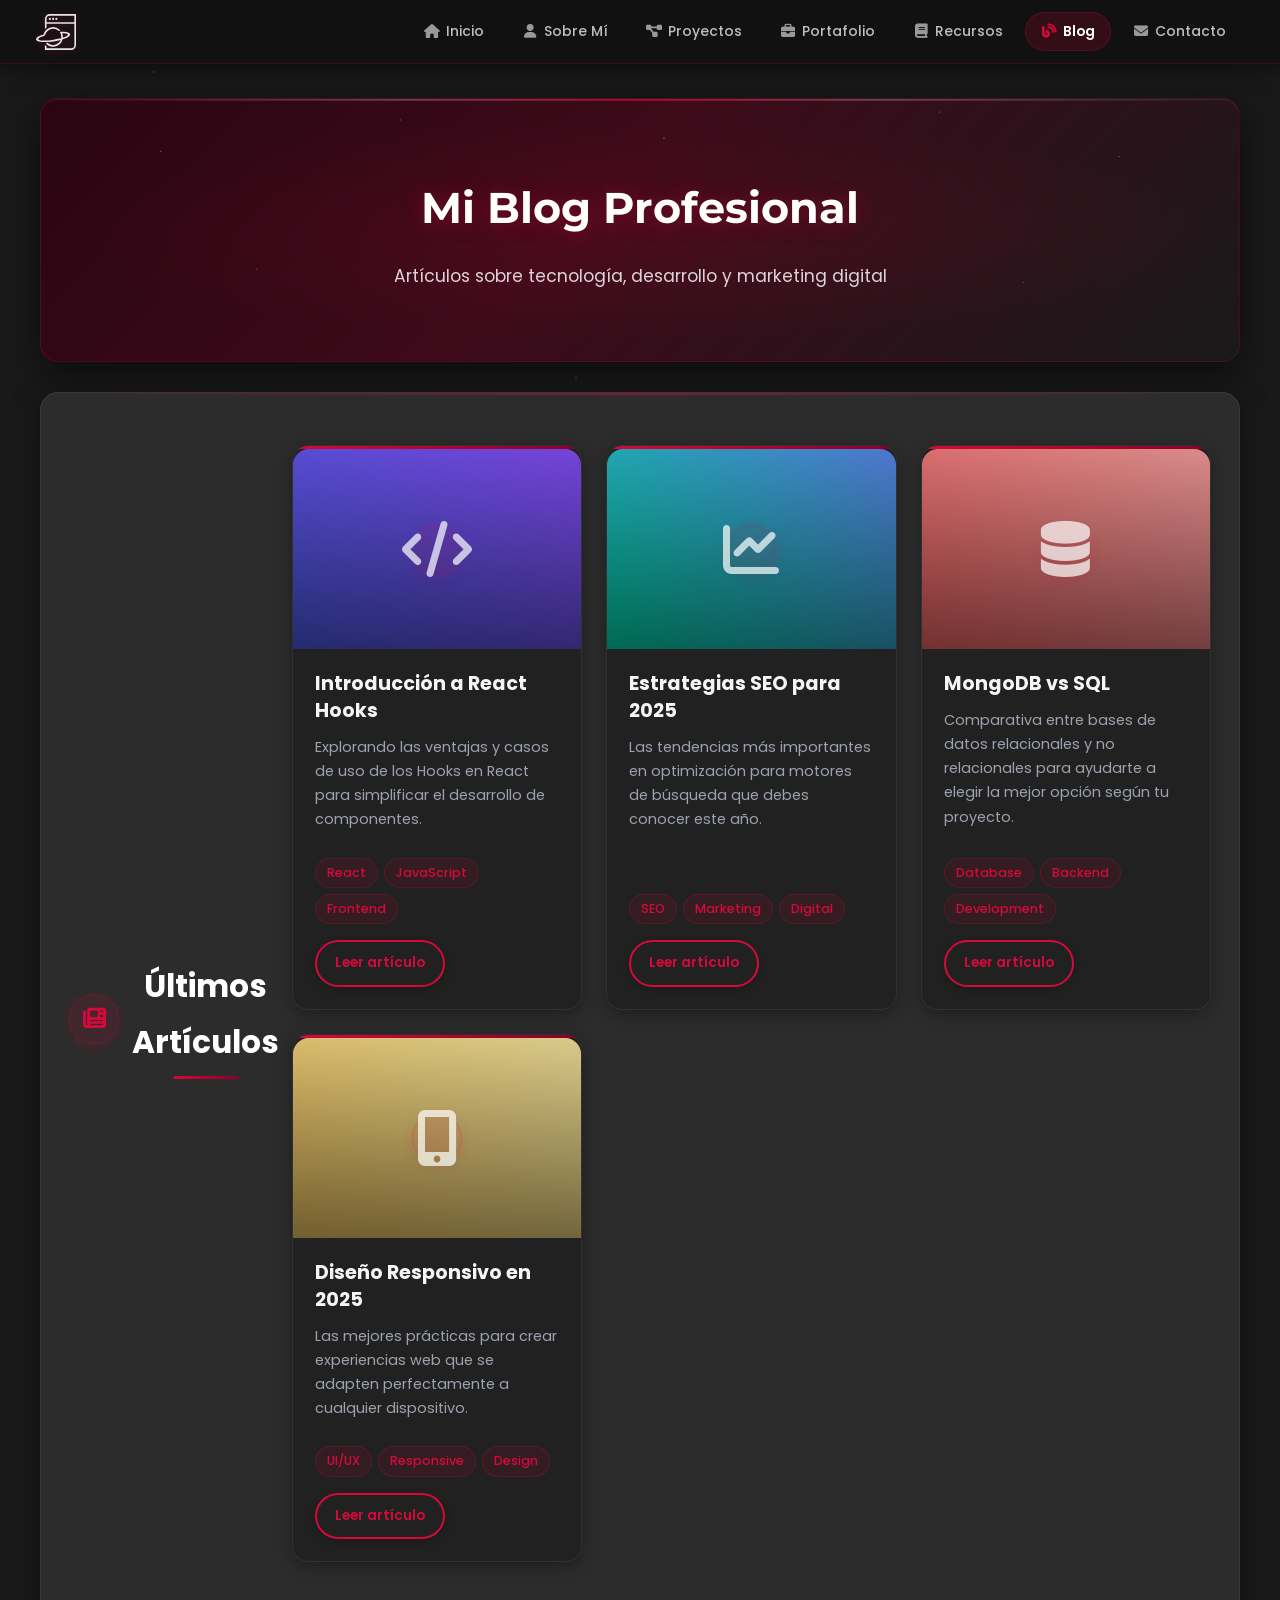
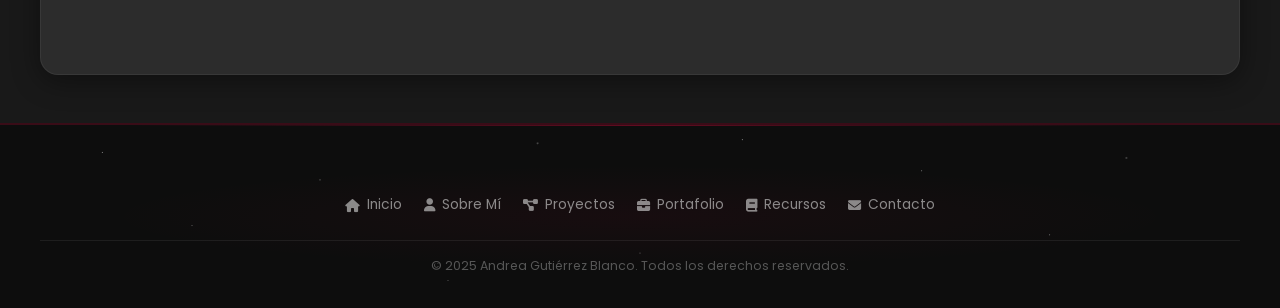
==== commit 20a0391a: "fix: fix interface display issue" ====
--- a/pages/blog.html
+++ b/pages/blog.html
@@ -7,11 +7,11 @@
     <title>Blog - Andrea Gutiérrez Blanco</title>
     <link
       rel="stylesheet"
-      href="https://cdnjs.cloudflare.com/ajax/libs/font-awesome/6.0.0-beta3/css/all.min.css"
+      href="https://cdnjs.cloudflare.com/ajax/libs/font-awesome/6.4.0/css/all.min.css"
     />
     <link rel="icon" type="image/png" href="../images/icon/Gutbla_icon.png" />
     <link
-      href="https://fonts.googleapis.com/css2?family=Montserrat:wght@400;500;600;700;800&family=Poppins:wght@300;400;500;600;700&display=swap"
+      href="https://fonts.googleapis.com/css2?family=Montserrat:wght@700;800&family=Poppins:wght@300;400;500;600;700&display=swap"
       rel="stylesheet"
     />
     <link
@@ -22,16 +22,11 @@
     <link rel="stylesheet" href="../css/pages.css" />
   </head>
   <body>
-    <!-- Sidebar global -->
+    
     <div class="global-sidebar">
       <div class="sidebar-logo">
         <img src="../images/icon/Gutbla_logo.svg" alt="Logo" />
       </div>
-      <button class="menu-toggle menu-btn" aria-label="Abrir menú">
-        <span></span>
-        <span></span>
-        <span></span>
-      </button>
       <nav class="sidebar-nav">
         <ul>
           <li>
@@ -72,111 +67,22 @@
         </ul>
       </nav>
     </div>
+
     <div class="main-container">
-      <!-- Hero de la página -->
       <section class="page-hero">
         <h1>Mi Blog Profesional</h1>
         <p>Artículos sobre tecnología, desarrollo y marketing digital</p>
       </section>
-      <!-- Contenido principal -->
+
       <section class="sec">
         <div class="section-header">
           <i class="fas fa-newspaper"></i>
           <h2>Últimos Artículos</h2>
-        </div>
-        <div class="projects-grid blog-grid">
-          <!-- Artículo 1 -->
-          <div class="project-card">
-            <div
-              class="project-image"
-              style="background: linear-gradient(45deg, #505ff5, #8a4fff)"
-            >
-              <i class="fas fa-code fa-4x" style="color: white"></i>
-            </div>
-            <div class="project-details">
-              <h3>Introducción a React Hooks</h3>
-              <p>
-                Explorando las ventajas y casos de uso de los Hooks en React
-                para simplificar el desarrollo de componentes.
-              </p>
-              <div class="project-tags">
-                <span>React</span>
-                <span>JavaScript</span>
-                <span>Frontend</span>
-              </div>
-              <a href="#" class="btn">Leer artículo</a>
-            </div>
-          </div>
-          <!-- Artículo 2 -->
-          <div class="project-card">
-            <div
-              class="project-image"
-              style="background: linear-gradient(45deg, #00e9b7, #5d8bf4)"
-            >
-              <i class="fas fa-chart-line fa-4x" style="color: white"></i>
-            </div>
-            <div class="project-details">
-              <h3>Estrategias SEO para 2025</h3>
-              <p>
-                Las tendencias más importantes en optimización para motores de
-                búsqueda que debes conocer.
-              </p>
-              <div class="project-tags">
-                <span>SEO</span>
-                <span>Marketing</span>
-                <span>Digital</span>
-              </div>
-              <a href="#" class="btn">Leer artículo</a>
-            </div>
-          </div>
-          <!-- Artículo 3 -->
-          <div class="project-card">
-            <div
-              class="project-image"
-              style="background: linear-gradient(45deg, #ff6b6b, #ffa3a3)"
-            >
-              <i class="fas fa-database fa-4x" style="color: white"></i>
-            </div>
-            <div class="project-details">
-              <h3>MongoDB vs SQL</h3>
-              <p>
-                Comparativa entre bases de datos relacionales y no relacionales
-                para ayudarte a elegir la mejor opción.
-              </p>
-              <div class="project-tags">
-                <span>Database</span>
-                <span>Backend</span>
-                <span>Development</span>
-              </div>
-              <a href="#" class="btn">Leer artículo</a>
-            </div>
-          </div>
-          <!-- Artículo 4 -->
-          <div class="project-card">
-            <div
-              class="project-image"
-              style="background: linear-gradient(45deg, #ffd166, #ffeea3)"
-            >
-              <i class="fas fa-mobile-alt fa-4x" style="color: white"></i>
-            </div>
-            <div class="project-details">
-              <h3>Diseño Responsivo en 2025</h3>
-              <p>
-                Las mejores prácticas para crear experiencias web que se adapten
-                a cualquier dispositivo.
-              </p>
-              <div class="project-tags">
-                <span>UI/UX</span>
-                <span>Responsive</span>
-                <span>Design</span>
-              </div>
-              <a href="#" class="btn">Leer artículo</a>
-            </div>
-          </div>
-        </div>
+
+        <div class="projects-grid blog-grid blog-json-target"></div>
       </section>
     </div>
-    <!-- Footer -->
+
     <footer>
       <div class="footer-content">
         <div class="footer-logo">
@@ -203,7 +109,9 @@
         </div>
       </div>
     </footer>
+
     <script src="../js/main.js"></script>
     <script src="../js/pages.js"></script>
+    <script src="../js/data-loader.js"></script>
   </body>
 </html>
--- a/css/pages.css
+++ b/css/pages.css
@@ -4,1096 +4,1500 @@
 .gallery-container,
 .projects-container,
 .about-container {
-    max-width: 1200px;
-    margin: 0 auto;
-    width: 100%;
-    padding: 26px;
-    margin-bottom: 30px;
-    border-radius: 18px;
+  max-width: 1200px;
+  margin: 0 auto;
+  width: 100%;
+  padding: 26px;
+  margin-bottom: 30px;
+  border-radius: 18px;
 }
 
 .page-hero {
-    background: linear-gradient(135deg, #2a0511 0%, #3d0a1a 45%, #1a1a1a 100%);
-    border: 1px solid rgba(214,9,59,0.2);
-    box-shadow: 0 10px 36px rgba(0,0,0,0.55), inset 0 1px 0 rgba(255,255,255,0.05);
-    color: white;
-    padding: 70px 44px;
-    text-align: center;
-    margin-top: 14px;
-    position: relative;
-    overflow: hidden;
+  background: linear-gradient(135deg, #2a0511 0%, #3d0a1a 45%, #1a1a1a 100%);
+  border: 1px solid rgba(214, 9, 59, 0.2);
+  box-shadow: 0 10px 36px rgba(0, 0, 0, 0.55), inset 0 1px 0 rgba(255, 255, 255, 0.05);
+  color: white;
+  padding: 70px 44px;
+  text-align: center;
+  margin-top: 14px;
+  position: relative;
+  overflow: hidden;
 }
 
 .page-hero::before {
-    content: '';
-    position: absolute;
-    inset: 0;
-    background-image:
-        radial-gradient(1px 1px at 10% 20%, rgba(255,255,255,0.42) 0%, transparent 100%),
-        radial-gradient(1px 1px at 30%  8%, rgba(255,255,255,0.32) 0%, transparent 100%),
-        radial-gradient(1.5px 1.5px at 52% 15%, rgba(255,255,255,0.28) 0%, transparent 100%),
-        radial-gradient(1px 1px at 75%  5%, rgba(255,255,255,0.38) 0%, transparent 100%),
-        radial-gradient(1px 1px at 90% 22%, rgba(255,255,255,0.32) 0%, transparent 100%),
-        radial-gradient(1px 1px at 18% 65%, rgba(255,255,255,0.28) 0%, transparent 100%),
-        radial-gradient(1px 1px at 82% 70%, rgba(255,255,255,0.28) 0%, transparent 100%),
-        radial-gradient(ellipse 70% 60% at 50% 50%, rgba(214,9,59,0.1) 0%, transparent 70%);
-    pointer-events: none;
+  content: '';
+  position: absolute;
+  inset: 0;
+  background-image:
+    radial-gradient(1px 1px at 10% 20%, rgba(255, 255, 255, 0.42) 0%, transparent 100%),
+    radial-gradient(1px 1px at 30% 8%, rgba(255, 255, 255, 0.32) 0%, transparent 100%),
+    radial-gradient(1.5px 1.5px at 52% 15%, rgba(255, 255, 255, 0.28) 0%, transparent 100%),
+    radial-gradient(1px 1px at 75% 5%, rgba(255, 255, 255, 0.38) 0%, transparent 100%),
+    radial-gradient(1px 1px at 90% 22%, rgba(255, 255, 255, 0.32) 0%, transparent 100%),
+    radial-gradient(1px 1px at 18% 65%, rgba(255, 255, 255, 0.28) 0%, transparent 100%),
+    radial-gradient(1px 1px at 82% 70%, rgba(255, 255, 255, 0.28) 0%, transparent 100%),
+    radial-gradient(ellipse 70% 60% at 50% 50%, rgba(214, 9, 59, 0.1) 0%, transparent 70%);
+  pointer-events: none;
 }
 
 .page-hero::after {
-    content: '';
-    position: absolute;
-    top: 0; left: 0; right: 0;
-    height: 2px;
-    background: linear-gradient(90deg, transparent, rgba(255,255,255,0.18) 30%, rgba(214,9,59,0.55) 50%, rgba(255,255,255,0.18) 70%, transparent);
-    pointer-events: none;
+  content: '';
+  position: absolute;
+  top: 0;
+  left: 0;
+  right: 0;
+  height: 2px;
+  background: linear-gradient(90deg, transparent, rgba(255, 255, 255, 0.18) 30%, rgba(214, 9, 59, 0.55) 50%, rgba(255, 255, 255, 0.18) 70%, transparent);
+  pointer-events: none;
 }
 
 .page-hero h1 {
-    font-family: 'Montserrat', sans-serif;
-    font-size: 2.7rem;
-    margin-bottom: 14px;
-    position: relative;
-    z-index: 2;
-    color: #fff;
-    text-shadow: 0 2px 20px rgba(214,9,59,0.35);
+  font-family: 'Montserrat', sans-serif;
+  font-size: 2.7rem;
+  margin-bottom: 14px;
+  position: relative;
+  z-index: 2;
+  color: #fff;
+  text-shadow: 0 2px 20px rgba(214, 9, 59, 0.35);
 }
 
 .page-hero p {
-    color: rgba(255,255,255,0.82);
-    font-size: 1.08rem;
-    margin: 0 auto;
-    max-width: 680px;
-    line-height: 1.75;
-    position: relative;
-    z-index: 2;
+  color: rgba(255, 255, 255, 0.82);
+  font-size: 1.08rem;
+  margin: 0 auto;
+  max-width: 680px;
+  line-height: 1.75;
+  position: relative;
+  z-index: 2;
 }
 
 .sub-section {
-    background: #2e2e2e;
-    border: 1px solid rgba(255,255,255,0.06);
-    box-shadow: 0 6px 22px rgba(0,0,0,0.32);
-    border-radius: 16px;
-    transition: box-shadow 0.3s ease;
-    padding: 28px;
-    position: relative;
-    overflow: hidden;
+  background: #2e2e2e;
+  border: 1px solid rgba(255, 255, 255, 0.06);
+  box-shadow: 0 6px 22px rgba(0, 0, 0, 0.32);
+  border-radius: 16px;
+  transition: box-shadow 0.3s ease;
+  padding: 28px;
+  position: relative;
+  overflow: hidden;
 }
 
 .sub-section::after {
-    content: '';
-    position: absolute;
-    top: 0; left: 0; right: 0;
-    height: 2px;
-    background: linear-gradient(90deg, transparent, rgba(214,9,59,0.4), transparent);
-    pointer-events: none;
+  content: '';
+  position: absolute;
+  top: 0;
+  left: 0;
+  right: 0;
+  height: 2px;
+  background: linear-gradient(90deg, transparent, rgba(214, 9, 59, 0.4), transparent);
+  pointer-events: none;
 }
 
 .sub-section h2 {
-    align-items: center;
-    border-bottom: 2px solid rgba(214,9,59,0.18);
-    color: var(--primary);
-    display: flex;
-    font-size: 1.7rem;
-    gap: 13px;
-    margin-bottom: 22px;
-    padding-bottom: 13px;
-    font-weight: 700;
+  align-items: center;
+  border-bottom: 2px solid rgba(214, 9, 59, 0.18);
+  color: var(--primary);
+  display: flex;
+  font-size: 1.7rem;
+  gap: 13px;
+  margin-bottom: 22px;
+  padding-bottom: 13px;
+  font-weight: 700;
 }
 
 .sub-section h2 i {
-    font-size: 1.35rem;
-    background: rgba(214,9,59,0.12);
-    border: 1px solid rgba(214,9,59,0.22);
-    width: 48px; height: 48px;
-    border-radius: 50%;
-    display: flex;
-    align-items: center;
-    justify-content: center;
-    box-shadow: 0 4px 12px rgba(214,9,59,0.14);
-    flex-shrink: 0;
-    color: var(--primary);
-}
-
-.about-grid, .contact-grid, .gallery-grid,
-.project-categories, .projects-grid, .skill-grid {
-    display: grid;
-    gap: 18px;
-}
-
-.about-grid, .project-categories, .projects-grid,
-.skill-grid, .contact-grid {
-    grid-template-columns: repeat(auto-fit, minmax(250px, 1fr));
+  font-size: 1.35rem;
+  background: rgba(214, 9, 59, 0.12);
+  border: 1px solid rgba(214, 9, 59, 0.22);
+  width: 48px;
+  height: 48px;
+  border-radius: 50%;
+  display: flex;
+  align-items: center;
+  justify-content: center;
+  box-shadow: 0 4px 12px rgba(214, 9, 59, 0.14);
+  flex-shrink: 0;
+  color: var(--primary);
+}
+
+.about-grid,
+.contact-grid,
+.gallery-grid,
+.project-categories,
+.projects-grid,
+.skill-grid {
+  display: grid;
+  gap: 18px;
+}
+
+.about-grid,
+.project-categories,
+.projects-grid,
+.skill-grid,
+.contact-grid {
+  grid-template-columns: repeat(auto-fit, minmax(250px, 1fr));
 }
 
 .gallery-grid {
-    grid-template-columns: repeat(auto-fill, minmax(200px, 1fr));
-}
-
-.about-card, .project-card, .contact-card {
-    background: #252525;
-    border: 1px solid rgba(255,255,255,0.07);
-    border-radius: 14px;
-    box-shadow: 0 4px 16px rgba(0,0,0,0.3);
-    padding: 22px;
-    transition: all 0.3s ease;
-    width: 100%;
+  grid-template-columns: repeat(auto-fill, minmax(200px, 1fr));
+}
+
+.about-card,
+.project-card,
+.contact-card {
+  background: #252525;
+  border: 1px solid rgba(255, 255, 255, 0.07);
+  border-radius: 14px;
+  box-shadow: 0 4px 16px rgba(0, 0, 0, 0.3);
+  padding: 22px;
+  transition: all 0.3s ease;
+  width: 100%;
 }
 
 .project-card {
-    display: flex;
-    flex-direction: column;
-    overflow: hidden;
-    padding: 0;
+  display: flex;
+  flex-direction: column;
+  overflow: hidden;
+  padding: 0;
 }
 
 .contact-card {
-    display: flex;
-    flex-direction: column;
-    align-items: center;
-    text-align: center;
-}
-
-.about-card:hover, .contact-card:hover, .project-card:hover {
-    transform: translateY(-5px);
-    box-shadow: 0 12px 30px rgba(214,9,59,0.18);
-    border-color: rgba(214,9,59,0.24);
+  display: flex;
+  flex-direction: column;
+  align-items: center;
+  text-align: center;
+}
+
+.about-card:hover,
+.contact-card:hover,
+.project-card:hover {
+  transform: translateY(-5px);
+  box-shadow: 0 12px 30px rgba(214, 9, 59, 0.18);
+  border-color: rgba(214, 9, 59, 0.24);
 }
 
 .contact-icon {
-    background: rgba(214,9,59,0.12);
-    width: 68px; height: 68px;
-    border-radius: 50%;
-    display: flex;
-    align-items: center;
-    justify-content: center;
-    margin-bottom: 14px;
-    border: 1px solid rgba(214,9,59,0.24);
-    box-shadow: 0 4px 12px rgba(214,9,59,0.14);
-}
-
-.contact-icon i { color: var(--primary); font-size: 1.7rem; }
-.contact-details { margin-top: 8px; }
-.contact-details h3 { margin-bottom: 9px; color: var(--text-soft); font-size: 1.02rem; }
-.contact-details p { color: var(--text-gray); margin-bottom: 6px; }
+  background: rgba(214, 9, 59, 0.12);
+  width: 68px;
+  height: 68px;
+  border-radius: 50%;
+  display: flex;
+  align-items: center;
+  justify-content: center;
+  margin-bottom: 14px;
+  border: 1px solid rgba(214, 9, 59, 0.24);
+  box-shadow: 0 4px 12px rgba(214, 9, 59, 0.14);
+}
+
+.contact-icon i {
+  color: var(--primary);
+  font-size: 1.7rem;
+}
+
+.contact-details {
+  margin-top: 8px;
+}
+
+.contact-details h3 {
+  margin-bottom: 9px;
+  color: var(--text-soft);
+  font-size: 1.02rem;
+}
+
+.contact-details p {
+  color: var(--text-gray);
+  margin-bottom: 6px;
+}
 
 .contact-details a {
-    color: var(--text-gray);
-    text-decoration: none;
-    transition: color 0.3s ease;
-    display: block;
-    margin: 4px 0;
-    font-size: 0.93rem;
+  color: var(--text-gray);
+  text-decoration: none;
+  transition: color 0.3s ease;
+  display: block;
+  margin: 4px 0;
+  font-size: 0.93rem;
 }
 
 .contact-details a:hover {
-    color: var(--primary);
-    text-decoration: underline;
+  color: var(--primary);
+  text-decoration: underline;
 }
 
 .contact-form {
-    background: #222;
-    border: 1px solid rgba(255,255,255,0.07);
-    border-radius: 14px;
-    padding: 26px;
-    box-shadow: 0 4px 18px rgba(0,0,0,0.3);
+  background: #222;
+  border: 1px solid rgba(255, 255, 255, 0.07);
+  border-radius: 14px;
+  padding: 26px;
+  box-shadow: 0 4px 18px rgba(0, 0, 0, 0.3);
 }
 
 .gallery-item {
-    border-radius: 12px;
-    cursor: pointer;
-    overflow: hidden;
-    position: relative;
-    transition: all 0.35s cubic-bezier(0.175, 0.885, 0.32, 1.275);
-    min-height: 250px;
-    box-shadow: 0 5px 18px rgba(0,0,0,0.3);
-    background-color: #1e1e1e;
-    display: flex;
-    align-items: center;
-    justify-content: center;
+  border-radius: 12px;
+  cursor: pointer;
+  overflow: hidden;
+  position: relative;
+  transition: all 0.35s cubic-bezier(0.175, 0.885, 0.32, 1.275);
+  min-height: 250px;
+  box-shadow: 0 5px 18px rgba(0, 0, 0, 0.3);
+  background-color: #1e1e1e;
+  display: flex;
+  align-items: center;
+  justify-content: center;
 }
 
 .gallery-item img {
-    display: block;
-    width: 100%; height: 100%;
-    object-fit: cover;
-    transition: transform 0.4s ease;
-    border-radius: 12px;
+  display: block;
+  width: 100%;
+  height: 100%;
+  object-fit: cover;
+  transition: transform 0.4s ease;
+  border-radius: 12px;
 }
 
 .gallery-item::before {
-    content: '';
-    background: linear-gradient(to bottom, transparent 35%, rgba(0,0,0,0.88));
-    position: absolute;
-    inset: 0;
-    opacity: 0;
-    transition: opacity 0.35s ease;
-    z-index: 2;
-    border-radius: 12px;
+  content: '';
+  background: linear-gradient(to bottom, transparent 35%, rgba(0, 0, 0, 0.88));
+  position: absolute;
+  inset: 0;
+  opacity: 0;
+  transition: opacity 0.35s ease;
+  z-index: 2;
+  border-radius: 12px;
 }
 
 .gallery-item::after {
-    content: 'Ver Documento';
-    position: absolute;
-    bottom: 15px; left: 0; right: 0;
-    color: white; font-size: 0.95rem; font-weight: 600;
-    opacity: 0; transform: translateY(12px);
-    transition: all 0.3s ease;
-    z-index: 3;
-    text-align: center;
-    padding: 0 14px;
-}
-
-.gallery-item.project-link::after { content: 'Ver Proyecto'; }
+  content: 'Ver Documento';
+  position: absolute;
+  bottom: 15px;
+  left: 0;
+  right: 0;
+  color: white;
+  font-size: 0.95rem;
+  font-weight: 600;
+  opacity: 0;
+  transform: translateY(12px);
+  transition: all 0.3s ease;
+  z-index: 3;
+  text-align: center;
+  padding: 0 14px;
+}
+
+.gallery-item.project-link::after {
+  content: 'Ver Proyecto';
+}
 
 .gallery-item:hover {
-    transform: translateY(-6px) scale(1.01);
-    box-shadow: 0 16px 36px rgba(0,0,0,0.45);
+  transform: translateY(-6px) scale(1.01);
+  box-shadow: 0 16px 36px rgba(0, 0, 0, 0.45);
 }
 
 .gallery-item:hover::before,
 .gallery-item:hover::after {
-    opacity: 1;
-    transform: translateY(0);
-}
-
-.gallery-item:hover img { transform: scale(1.05); }
-
-.btn, .submit-btn {
-    align-items: center;
-    border-radius: 50px;
-    display: inline-flex;
-    font-size: 0.88rem;
-    font-weight: 600;
-    justify-content: center;
-    text-decoration: none;
-    transition: all 0.3s ease;
-    cursor: pointer;
-    border: none;
-    outline: none;
+  opacity: 1;
+  transform: translateY(0);
+}
+
+.gallery-item:hover img {
+  transform: scale(1.05);
+}
+
+.btn,
+.submit-btn {
+  align-items: center;
+  border-radius: 50px;
+  display: inline-flex;
+  font-size: 0.88rem;
+  font-weight: 600;
+  justify-content: center;
+  text-decoration: none;
+  transition: all 0.3s ease;
+  cursor: pointer;
+  border: none;
+  outline: none;
 }
 
 .btn {
-    border: 2px solid var(--primary);
-    box-shadow: 0 3px 10px rgba(0,0,0,0.2);
-    gap: 7px;
-    padding: 10px 20px;
-    color: var(--primary);
-    background: transparent;
-}
-
-.btn i { font-size: 0.85rem; }
+  border: 2px solid var(--primary);
+  box-shadow: 0 3px 10px rgba(0, 0, 0, 0.2);
+  gap: 7px;
+  padding: 10px 20px;
+  color: var(--primary);
+  background: transparent;
+}
+
+.btn i {
+  font-size: 0.85rem;
+}
 
 .submit-btn {
-    background: var(--primary);
-    border: 2px solid var(--primary);
-    box-shadow: 0 5px 16px rgba(214,9,59,0.35);
-    color: white;
-    gap: 9px;
-    padding: 13px 26px;
-    width: 100%;
-}
-
-.btn-primary   { background: var(--primary); color: white; }
-.btn-secondary { background: transparent; color: var(--primary); }
-
-.btn:hover, .submit-btn:hover { transform: translateY(-2px); box-shadow: 0 7px 20px rgba(214,9,59,0.35); }
-.btn:hover       { background: rgba(214,9,59,0.1); color: var(--primary); }
-.btn:active      { background: rgba(214,9,59,0.07); transform: translateY(1px); }
-.submit-btn:hover  { background: var(--accent); border-color: var(--accent); }
-.submit-btn:active { background: var(--secondary); transform: translateY(1px); }
+  background: var(--primary);
+  border: 2px solid var(--primary);
+  box-shadow: 0 5px 16px rgba(214, 9, 59, 0.35);
+  color: white;
+  gap: 9px;
+  padding: 13px 26px;
+  width: 100%;
+}
+
+.btn-primary {
+  background: var(--primary);
+  color: white;
+}
+
+.btn-secondary {
+  background: transparent;
+  color: var(--primary);
+}
+
+.btn:hover,
+.submit-btn:hover {
+  transform: translateY(-2px);
+  box-shadow: 0 7px 20px rgba(214, 9, 59, 0.35);
+}
+
+.btn:hover {
+  background: rgba(214, 9, 59, 0.1);
+  color: var(--primary);
+}
+
+.btn:active {
+  background: rgba(214, 9, 59, 0.07);
+  transform: translateY(1px);
+}
+
+.submit-btn:hover {
+  background: var(--accent);
+  border-color: var(--accent);
+}
+
+.submit-btn:active {
+  background: var(--secondary);
+  transform: translateY(1px);
+}
 
 .form-group {
-    margin-bottom: 18px;
-    width: 100%;
+  margin-bottom: 18px;
+  width: 100%;
 }
 
 .form-group label {
-    display: block;
-    font-weight: 500;
-    margin-bottom: 6px;
-    color: var(--text-muted);
-    font-size: 0.88rem;
+  display: block;
+  font-weight: 500;
+  margin-bottom: 6px;
+  color: var(--text-muted);
+  font-size: 0.88rem;
 }
 
 .form-group input,
 .form-group textarea,
 .form-group select {
-    border: 1.5px solid rgba(255,255,255,0.1);
-    border-radius: 9px;
-    box-sizing: border-box;
-    font-size: 0.95rem;
-    padding: 11px 14px;
-    transition: all 0.3s ease;
-    width: 100%;
-    font-family: 'Poppins', sans-serif;
-    background: rgba(255,255,255,0.05);
-    color: var(--text-soft);
+  border: 1.5px solid rgba(255, 255, 255, 0.1);
+  border-radius: 9px;
+  box-sizing: border-box;
+  font-size: 0.95rem;
+  padding: 11px 14px;
+  transition: all 0.3s ease;
+  width: 100%;
+  font-family: 'Poppins', sans-serif;
+  background: rgba(255, 255, 255, 0.05);
+  color: var(--text-soft);
 }
 
 .form-group input::placeholder,
-.form-group textarea::placeholder { color: var(--text-gray); }
-
-.form-group textarea { min-height: 145px; resize: vertical; }
+.form-group textarea::placeholder {
+  color: var(--text-gray);
+}
+
+.form-group textarea {
+  min-height: 145px;
+  resize: vertical;
+}
 
 .form-group input:focus,
 .form-group textarea:focus,
 .form-group select:focus {
-    border-color: var(--primary);
-    box-shadow: 0 0 0 3px rgba(214,9,59,0.18);
-    outline: none;
-    background: rgba(255,255,255,0.08);
+  border-color: var(--primary);
+  box-shadow: 0 0 0 3px rgba(214, 9, 59, 0.18);
+  outline: none;
+  background: rgba(255, 255, 255, 0.08);
 }
 
 .compact-timeline {
-    display: flex;
+  display: flex;
+  flex-direction: column;
+  gap: 18px;
+  margin: 24px 0;
+  position: relative;
+  padding-left: 28px;
+  border-left: 3px solid rgba(214, 9, 59, 0.35);
+}
+
+.compact-timeline .timeline-item {
+  background: #222;
+  border: 1px solid rgba(255, 255, 255, 0.07);
+  border-radius: 13px;
+  padding: 16px 20px;
+  box-shadow: 0 3px 14px rgba(0, 0, 0, 0.3);
+  position: relative;
+  border-left: 4px solid var(--primary);
+  transition: transform 0.3s ease, box-shadow 0.3s ease;
+}
+
+.compact-timeline .timeline-item:hover {
+  transform: translateX(4px);
+  box-shadow: 0 8px 26px rgba(214, 9, 59, 0.14);
+  border-color: rgba(214, 9, 59, 0.45);
+}
+
+.timeline-item::before {
+  content: '';
+  position: absolute;
+  top: 20px;
+  left: -14px;
+  width: 14px;
+  height: 14px;
+  border-radius: 50%;
+  background: var(--primary);
+  border: 3px solid #191919;
+  box-shadow: 0 0 0 3px rgba(214, 9, 59, 0.32);
+}
+
+.timeline-header {
+  display: flex;
+  align-items: center;
+  justify-content: space-between;
+  gap: 11px;
+  margin-bottom: 11px;
+}
+
+.timeline-date {
+  font-size: 0.82rem;
+  font-weight: 600;
+  color: var(--primary);
+  background: rgba(214, 9, 59, 0.1);
+  padding: 4px 11px;
+  border-radius: 20px;
+  border: 1px solid rgba(214, 9, 59, 0.2);
+}
+
+.timeline-logo-container {
+  width: 72px;
+  height: 72px;
+  border-radius: 12px;
+  background: #ffffff;
+  display: flex;
+  align-items: center;
+  justify-content: center;
+  padding: 8px;
+  box-shadow: 0 4px 14px rgba(0, 0, 0, 0.3), 0 0 0 2px rgba(214, 9, 59, 0.15);
+  flex-shrink: 0;
+  transition: transform 0.3s ease, box-shadow 0.3s ease;
+}
+
+.timeline-logo-container:hover {
+  transform: scale(1.06);
+  box-shadow: 0 6px 20px rgba(0, 0, 0, 0.35), 0 0 0 3px rgba(214, 9, 59, 0.25);
+}
+
+.timeline-logo-container img {
+  width: 100%;
+  height: 100%;
+  object-fit: contain;
+  filter: none;
+}
+
+.timeline-content h4 {
+  font-size: 1.06rem;
+  font-weight: 600;
+  color: var(--text-soft);
+  margin-bottom: 7px;
+  display: flex;
+  align-items: center;
+  gap: 7px;
+  flex-wrap: wrap;
+}
+
+.timeline-content h4 i {
+  color: var(--primary);
+  font-size: 0.92rem;
+}
+
+.timeline-content p.institution {
+  background: rgba(214, 9, 59, 0.08);
+  padding: 4px 11px;
+  border-radius: 20px;
+  font-size: 0.84rem;
+  color: var(--primary);
+  display: inline-block;
+  border: 1px solid rgba(214, 9, 59, 0.15);
+  transition: all 0.3s ease;
+  font-weight: 500;
+}
+
+.timeline-item:hover .institution {
+  background: rgba(214, 9, 59, 0.14);
+}
+
+.social-links {
+  display: flex;
+  gap: 12px;
+  margin-top: 16px;
+  justify-content: center;
+}
+
+.social-links a {
+  align-items: center;
+  background: rgba(214, 9, 59, 0.1);
+  border: 1px solid rgba(214, 9, 59, 0.22);
+  border-radius: 50%;
+  display: flex;
+  height: 44px;
+  justify-content: center;
+  transition: all 0.3s ease;
+  width: 44px;
+  text-decoration: none;
+}
+
+.social-links a i {
+  color: var(--primary);
+  font-size: 1.25rem;
+}
+
+.social-links a:hover {
+  background: var(--primary);
+  transform: translateY(-4px);
+  box-shadow: 0 8px 18px rgba(214, 9, 59, 0.4);
+  border-color: var(--primary);
+}
+
+.social-links a:hover i {
+  color: white;
+}
+
+.experience-list {
+  list-style-type: none;
+  margin-top: 16px;
+  padding-left: 0;
+}
+
+.experience-list li {
+  margin-bottom: 12px;
+  padding-left: 28px;
+  position: relative;
+  font-size: 0.98rem;
+  line-height: 1.7;
+  color: var(--text-muted);
+}
+
+.experience-list li::before {
+  color: var(--primary);
+  content: '▸';
+  font-size: 1.05em;
+  left: 0;
+  position: absolute;
+  top: 2px;
+}
+
+.blog-grid {
+  display: grid;
+  grid-template-columns: repeat(3, 1fr);
+  gap: 24px;
+  margin-bottom: 30px;
+}
+
+.blog-grid .project-card {
+  background: #212121;
+  border-radius: 16px;
+  overflow: hidden;
+  border: 1px solid rgba(255, 255, 255, 0.07);
+  box-shadow: 0 4px 18px rgba(0, 0, 0, 0.32);
+  transition: transform 0.32s ease, box-shadow 0.32s ease, border-color 0.3s ease;
+  display: flex;
+  flex-direction: column;
+  padding: 0;
+}
+
+.blog-grid .project-card:hover {
+  transform: translateY(-7px);
+  box-shadow: 0 16px 38px rgba(0, 0, 0, 0.45);
+  border-color: rgba(214, 9, 59, 0.3);
+}
+
+.blog-grid .project-card::before {
+  content: '';
+  display: block;
+  height: 3px;
+  background: linear-gradient(90deg, var(--primary), var(--secondary));
+  border-radius: 16px 16px 0 0;
+}
+
+.blog-grid .project-image {
+  height: 200px;
+  border-radius: 16px 16px 0 0;
+  display: flex;
+  align-items: center;
+  justify-content: center;
+  overflow: hidden;
+  position: relative;
+  flex-shrink: 0;
+}
+
+.blog-grid .project-image i {
+  font-size: 3.5rem;
+  color: rgba(255, 255, 255, 0.9);
+  position: relative;
+  z-index: 1;
+  transition: transform 0.3s ease;
+}
+
+.blog-grid .project-card:hover .project-image i {
+  transform: scale(1.12);
+}
+
+.blog-grid .project-image::after {
+  content: '';
+  position: absolute;
+  inset: 0;
+  background: linear-gradient(to bottom, rgba(0, 0, 0, 0.15) 0%, rgba(0, 0, 0, 0.55) 100%);
+}
+
+.blog-grid .project-details {
+  padding: 22px;
+  flex: 1;
+  display: flex;
+  flex-direction: column;
+  text-align: left;
+}
+
+.blog-grid .project-details h3 {
+  font-size: 1.2rem;
+  font-weight: 700;
+  color: var(--text-soft);
+  margin: 0 0 10px;
+  line-height: 1.4;
+  transition: color 0.3s ease;
+}
+
+.blog-grid .project-card:hover .project-details h3 {
+  color: #fff;
+}
+
+.blog-grid .project-details p {
+  color: var(--text-gray);
+  font-size: 0.9rem;
+  line-height: 1.68;
+  margin-bottom: 14px;
+  flex: 1;
+}
+
+.blog-grid .project-tags {
+  display: flex;
+  flex-wrap: wrap;
+  gap: 6px;
+  margin-bottom: 16px;
+}
+
+.blog-grid .project-tags span {
+  background: rgba(214, 9, 59, 0.1);
+  border: 1px solid rgba(214, 9, 59, 0.22);
+  border-radius: 30px;
+  color: var(--primary);
+  font-size: 0.78rem;
+  padding: 3px 11px;
+  font-weight: 500;
+}
+
+.blog-grid .btn {
+  align-self: flex-start;
+  font-size: 0.85rem;
+  padding: 9px 18px;
+  margin-top: auto;
+}
+
+.resource-tabs {
+  display: flex;
+  flex-wrap: wrap;
+  gap: 10px;
+  margin: 0 auto 24px;
+  width: 100%;
+  justify-content: center;
+}
+
+.resource-tab {
+  background: rgba(214, 9, 59, 0.08);
+  border: 2px solid rgba(214, 9, 59, 0.18);
+  border-radius: 30px;
+  color: var(--primary);
+  cursor: pointer;
+  font-weight: 600;
+  padding: 9px 22px;
+  transition: all 0.3s ease;
+  font-size: 0.92rem;
+}
+
+.resource-tab.active {
+  background: var(--primary);
+  color: white;
+  border-color: var(--primary);
+  box-shadow: 0 4px 14px rgba(214, 9, 59, 0.35);
+}
+
+.resource-tab:hover:not(.active) {
+  background: rgba(214, 9, 59, 0.15);
+  border-color: rgba(214, 9, 59, 0.35);
+}
+
+.resource-content {
+  display: none;
+  width: 100%;
+  animation: fadeInUp 0.4s ease;
+}
+
+.resource-content.active {
+  display: block;
+}
+
+.resource-item--tutoriales .image-container,
+.resource-item--herramientas .image-container {
+  aspect-ratio: 16 / 9;
+  overflow: hidden;
+}
+
+.resource-item--tutoriales .image-container img,
+.resource-item--herramientas .image-container img {
+  width: 100%;
+  height: 100%;
+  object-fit: cover;
+  object-position: center;
+}
+
+.resource-item--documentacion .image-container,
+.resource-item--hojas-trucos .image-container {
+  aspect-ratio: 210 / 297;
+  overflow: hidden;
+}
+
+.resource-item--documentacion .image-container img,
+.resource-item--hojas-trucos .image-container img {
+  width: 100%;
+  height: 100%;
+  object-fit: cover;
+  object-position: top center;
+}
+
+.gallery-section {
+  margin-bottom: 28px;
+}
+
+.modal-buttons {
+  display: flex;
+  flex-wrap: wrap;
+  gap: 12px;
+  margin-top: 18px;
+  width: 100%;
+  justify-content: center;
+}
+
+.skills-container {
+  display: grid;
+  grid-template-columns: repeat(auto-fit, minmax(230px, 1fr));
+  gap: 18px;
+  margin-top: 18px;
+}
+
+.skill-category {
+  background: #222;
+  border: 1px solid rgba(255, 255, 255, 0.06);
+  border-radius: 13px;
+  padding: 18px;
+  box-shadow: 0 4px 14px rgba(0, 0, 0, 0.28);
+  transition: box-shadow 0.3s ease;
+}
+
+.skill-category:hover {
+  box-shadow: 0 6px 24px rgba(214, 9, 59, 0.15);
+  border-color: rgba(214, 9, 59, 0.2);
+}
+
+.skill-category-title {
+  font-size: 1.05rem;
+  font-weight: 600;
+  margin-bottom: 15px;
+  display: flex;
+  align-items: center;
+  gap: 9px;
+  color: var(--primary);
+  padding-bottom: 11px;
+  border-bottom: 2px solid rgba(214, 9, 59, 0.14);
+}
+
+.skill-category-title i {
+  font-size: 0.95rem;
+  background: rgba(214, 9, 59, 0.12);
+  border: 1px solid rgba(214, 9, 59, 0.22);
+  width: 33px;
+  height: 33px;
+  border-radius: 8px;
+  display: flex;
+  align-items: center;
+  justify-content: center;
+  flex-shrink: 0;
+  color: var(--primary);
+}
+
+.skills-apps-grid {
+  display: flex;
+  flex-wrap: wrap;
+  gap: 11px;
+  padding: 2px;
+}
+
+.skill-app {
+  width: 58px;
+  height: 58px;
+  border-radius: 14px;
+  display: flex;
+  align-items: center;
+  justify-content: center;
+  font-size: 1.5rem;
+  cursor: pointer;
+  position: relative;
+  transition: transform 0.25s cubic-bezier(0.34, 1.56, 0.64, 1), box-shadow 0.2s ease;
+  box-shadow: 0 4px 12px rgba(0, 0, 0, 0.28), inset 0 1px 0 rgba(255, 255, 255, 0.18);
+  overflow: hidden;
+  animation: slideInUp 0.42s ease forwards;
+}
+
+.skill-app::before {
+  content: '';
+  position: absolute;
+  inset: 0;
+  background: currentColor;
+  border-radius: 14px;
+  opacity: 0.88;
+  transition: opacity 0.2s ease;
+}
+
+.skill-app::after {
+  content: '';
+  position: absolute;
+  top: 0;
+  left: 0;
+  right: 0;
+  height: 45%;
+  background: rgba(255, 255, 255, 0.1);
+  border-radius: 14px 14px 0 0;
+  pointer-events: none;
+}
+
+.skill-app i {
+  position: relative;
+  z-index: 1;
+  color: white;
+  text-shadow: 0 1px 4px rgba(0, 0, 0, 0.35);
+  transition: transform 0.2s ease;
+  font-size: inherit;
+}
+
+.skill-app:hover {
+  transform: scale(1.18) translateY(-3px);
+  box-shadow: 0 12px 26px rgba(0, 0, 0, 0.35);
+  z-index: 2;
+}
+
+.skill-app:hover::before {
+  opacity: 1;
+}
+
+.skill-app:hover i {
+  transform: scale(1.08);
+}
+
+.skill-app:nth-child(2) {
+  animation-delay: 0.06s;
+}
+
+.skill-app:nth-child(3) {
+  animation-delay: 0.12s;
+}
+
+.skill-app:nth-child(4) {
+  animation-delay: 0.18s;
+}
+
+.skill-app:nth-child(5) {
+  animation-delay: 0.24s;
+}
+
+.skill-app:nth-child(6) {
+  animation-delay: 0.30s;
+}
+
+.skill-app:nth-child(7) {
+  animation-delay: 0.36s;
+}
+
+.skill-app:nth-child(8) {
+  animation-delay: 0.42s;
+}
+
+.skill-app.java {
+  color: #df040f;
+}
+
+.skill-app.python {
+  color: #3776ab;
+}
+
+.skill-app.javascript {
+  color: #d4b800;
+}
+
+.skill-app.mysql {
+  color: #4479a1;
+}
+
+.skill-app.mongodb {
+  color: #47a248;
+}
+
+.skill-app.gitlab {
+  color: #fc6d26;
+}
+
+.skill-app.mobile {
+  color: #7b2bdb;
+}
+
+.skill-app.web {
+  color: #e44d26;
+}
+
+.skill-app.arquitectura {
+  color: #5a6370;
+}
+
+.skill-app.seo {
+  color: #e05050;
+}
+
+.skill-app.community {
+  color: #3dbdb5;
+}
+
+.skill-app.publicidad {
+  color: #3498db;
+}
+
+.skill-app.analitica {
+  color: #5ca58c;
+}
+
+.skill-app.estrategias {
+  color: #c9a800;
+}
+
+.skill-app.keyword {
+  color: #c86db8;
+}
+
+.skill-app.social {
+  color: #3a8be0;
+}
+
+.skill-app.conversiones {
+  color: #5022ad;
+}
+
+.skill-app.adobe {
+  color: #cc0000;
+}
+
+.skill-app.word {
+  color: #2b579a;
+}
+
+.skill-app.excel {
+  color: #1e7c40;
+}
+
+.skill-app.powerpoint {
+  color: #c84520;
+}
+
+.skill-app.onenote {
+  color: #6b19a0;
+}
+
+.skill-app.figma {
+  color: #e03d1a;
+}
+
+.skill-app.diseno {
+  color: #5a4ebd;
+}
+
+.skill-app.video {
+  color: #009fc2;
+}
+
+.skill-app.creatividad {
+  color: #c8a800;
+}
+
+.skill-app.comunicacion {
+  color: #1a9e98;
+}
+
+.skill-app.resolucion {
+  color: #e05830;
+}
+
+.skill-app.adaptabilidad {
+  color: #8230c0;
+}
+
+.skill-app.aprendizaje {
+  color: #28a830;
+}
+
+.skill-app.colaboracion {
+  color: #3874b4;
+}
+
+.skill-app.profesionalismo {
+  color: #4a6a6a;
+}
+
+.skill-app.orientacion {
+  color: #c09418;
+}
+
+.project-image {
+  background-color: #1c1c1c;
+  height: 220px;
+  width: 100%;
+  display: flex;
+  align-items: center;
+  justify-content: center;
+  overflow: hidden;
+  border-radius: 14px 14px 0 0;
+}
+
+.project-image img {
+  width: 100%;
+  height: 100%;
+  object-fit: cover;
+}
+
+.project-image i {
+  font-size: 2.8rem;
+  color: var(--primary);
+  opacity: 0.7;
+}
+
+.project-details {
+  padding: 18px;
+  flex: 1;
+}
+
+.project-details h3 {
+  margin-top: 0;
+  font-size: 1.22rem;
+  color: var(--text-soft);
+  margin-bottom: 9px;
+}
+
+.project-details p {
+  color: var(--text-gray);
+  line-height: 1.7;
+  margin-bottom: 13px;
+  font-size: 0.9rem;
+}
+
+.project-tags {
+  display: flex;
+  flex-wrap: wrap;
+  gap: 6px;
+  margin: 12px 0;
+}
+
+.project-tags span {
+  background: rgba(214, 9, 59, 0.1);
+  border-radius: 30px;
+  color: var(--primary);
+  font-size: 0.8rem;
+  padding: 3px 11px;
+  font-weight: 500;
+  border: 1px solid rgba(214, 9, 59, 0.22);
+}
+
+.portfolio-cards-grid {
+  grid-template-columns: repeat(auto-fit, minmax(280px, 420px));
+  justify-content: center;
+}
+
+.edu-grid {
+  display: grid;
+  grid-template-columns: repeat(auto-fill, minmax(300px, 1fr));
+  gap: 28px;
+  margin: 0;
+}
+
+.edu-card {
+  background: #1e1e1e;
+  border-radius: 20px;
+  overflow: visible;
+  border: 1px solid rgba(255, 255, 255, 0.07);
+  box-shadow:
+    0 6px 24px rgba(0, 0, 0, 0.4),
+    0 1px 0 rgba(255, 255, 255, 0.04) inset;
+  display: flex;
+  flex-direction: column;
+  position: relative;
+  transition:
+    transform 0.35s cubic-bezier(0.34, 1.56, 0.64, 1),
+    box-shadow 0.3s ease;
+  animation: eduFadeUp 0.55s ease both;
+}
+
+.edu-card:nth-child(1) {
+  animation-delay: 0.05s;
+}
+
+.edu-card:nth-child(2) {
+  animation-delay: 0.12s;
+}
+
+.edu-card:nth-child(3) {
+  animation-delay: 0.19s;
+}
+
+.edu-card:nth-child(4) {
+  animation-delay: 0.26s;
+}
+
+.edu-card:nth-child(5) {
+  animation-delay: 0.33s;
+}
+
+.edu-card:hover {
+  transform: translateY(-8px);
+  box-shadow:
+    0 20px 48px rgba(214, 9, 59, 0.2),
+    0 4px 12px rgba(0, 0, 0, 0.5);
+}
+
+.edu-card-media {
+  position: relative;
+  height: 175px;
+  overflow: hidden;
+  border-radius: 20px 20px 0 0;
+  background: #111;
+  flex-shrink: 0;
+}
+
+.edu-card-photo {
+  width: 100%;
+  height: 100%;
+  object-fit: cover;
+  object-position: center;
+  transition: transform 0.55s ease;
+  display: block;
+  filter: brightness(0.72);
+}
+
+.edu-card:hover .edu-card-photo {
+  transform: scale(1.07);
+  filter: brightness(0.6);
+}
+
+.edu-card-media::after {
+  content: '';
+  position: absolute;
+  inset: 0;
+  background: linear-gradient(
+    to bottom,
+    rgba(10, 10, 10, 0) 0%,
+    rgba(10, 10, 10, 0.45) 50%,
+    rgba(10, 10, 10, 0.88) 100%
+  );
+  pointer-events: none;
+}
+
+.edu-date-badge {
+  position: absolute;
+  top: 14px;
+  right: 14px;
+  z-index: 3;
+  font-size: 0.72rem;
+  font-weight: 700;
+  color: #fff;
+  background: rgba(214, 9, 59, 0.88);
+  backdrop-filter: blur(8px);
+  padding: 4px 12px;
+  border-radius: 20px;
+  border: 1px solid rgba(255, 255, 255, 0.2);
+  letter-spacing: 0.03em;
+  white-space: nowrap;
+}
+
+.edu-logo-wrap {
+  position: absolute;
+  top: 129px;
+  left: 22px;
+  z-index: 10;
+  width: 92px;
+  height: 92px;
+  border-radius: 18px;
+  background: transparent;
+  display: flex;
+  align-items: center;
+  justify-content: center;
+  padding: 0;
+  filter: drop-shadow(0 6px 16px rgba(0, 0, 0, 0.75));
+  transition: transform 0.35s cubic-bezier(0.34, 1.56, 0.64, 1), filter 0.3s ease;
+  pointer-events: none;
+}
+
+.edu-card:hover .edu-logo-wrap {
+  transform: scale(1.12) translateY(-4px);
+  filter: drop-shadow(0 10px 22px rgba(214, 9, 59, 0.4));
+}
+
+.edu-logo-img {
+  width: 100%;
+  height: 100%;
+  object-fit: contain;
+  display: block;
+  border-radius: 14px;
+}
+
+.edu-card-body {
+  padding: 60px 22px 22px 22px;
+  flex: 1;
+  display: flex;
+  flex-direction: column;
+  gap: 10px;
+  text-align: left;
+}
+
+.edu-card-body h4 {
+  font-size: 1rem;
+  font-weight: 700;
+  color: var(--text-soft);
+  line-height: 1.45;
+  margin: 0;
+  display: flex;
+  align-items: flex-start;
+  gap: 9px;
+}
+
+.edu-card-body h4 i {
+  color: var(--primary);
+  font-size: 0.9rem;
+  margin-top: 3px;
+  flex-shrink: 0;
+}
+
+.edu-card-body .institution {
+  display: inline-flex;
+  align-items: center;
+  gap: 7px;
+  background: rgba(214, 9, 59, 0.1);
+  border: 1px solid rgba(214, 9, 59, 0.22);
+  border-radius: 20px;
+  padding: 5px 14px;
+  font-size: 0.79rem;
+  color: var(--primary);
+  font-weight: 600;
+  width: fit-content;
+  transition: background 0.3s ease, transform 0.2s ease;
+  margin: 0;
+}
+
+.edu-card-body .institution i {
+  font-size: 0.75rem;
+}
+
+.edu-card:hover .institution {
+  background: rgba(214, 9, 59, 0.18);
+  transform: translateX(3px);
+}
+
+@keyframes eduFadeUp {
+  from {
+    opacity: 0;
+    transform: translateY(22px);
+  }
+  to {
+    opacity: 1;
+    transform: translateY(0);
+  }
+}
+
+@keyframes fadeInUp {
+  from {
+    opacity: 0;
+    transform: translateY(11px);
+  }
+  to {
+    opacity: 1;
+    transform: translateY(0);
+  }
+}
+
+@keyframes slideInUp {
+  from {
+    opacity: 0;
+    transform: translateY(13px);
+  }
+  to {
+    opacity: 1;
+    transform: translateY(0);
+  }
+}
+
+@media (max-width: 1000px) {
+  .blog-grid {
+    grid-template-columns: repeat(2, 1fr);
+  }
+}
+
+@media (max-width: 900px) {
+  .gallery-grid {
+    grid-template-columns: repeat(auto-fill, minmax(180px, 1fr));
+  }
+  .about-grid,
+  .contact-grid,
+  .projects-grid,
+  .skill-grid {
+    grid-template-columns: 1fr;
+  }
+  .page-hero {
+    padding: 52px 22px;
+  }
+  .compact-timeline {
+    padding-left: 16px;
+  }
+  .compact-timeline .timeline-item::before {
+    left: -11px;
+    width: 13px;
+    height: 13px;
+  }
+  .edu-grid {
+    grid-template-columns: repeat(2, 1fr);
+    gap: 20px;
+  }
+}
+
+@media (max-width: 768px) {
+  .skills-container {
+    grid-template-columns: 1fr;
+    gap: 16px;
+  }
+  .skill-app {
+    width: 52px;
+    height: 52px;
+    font-size: 1.35rem;
+    border-radius: 12px;
+  }
+  .skills-apps-grid {
+    gap: 10px;
+  }
+  .timeline-logo-container {
+    width: 62px;
+    height: 62px;
+    padding: 7px;
+  }
+  .blog-grid {
+    grid-template-columns: 1fr;
+    gap: 18px;
+  }
+}
+
+@media (max-width: 600px) {
+  .gallery-grid {
+    grid-template-columns: 1fr;
+  }
+  .gallery-item {
+    min-height: 200px;
+  }
+  .page-hero {
+    padding: 42px 16px;
+  }
+  .page-hero h1 {
+    font-size: 1.95rem;
+  }
+  .page-hero p {
+    font-size: 0.97rem;
+  }
+  .sub-section h2 {
+    font-size: 1.5rem;
+  }
+  .project-image {
+    height: 175px;
+  }
+  .blog-grid .project-image {
+    height: 180px;
+  }
+  .resource-tab {
+    padding: 8px 16px;
+    font-size: 0.88rem;
+  }
+  .modal-buttons {
     flex-direction: column;
-    gap: 18px;
-    margin: 24px 0;
-    position: relative;
-    padding-left: 28px;
-    border-left: 3px solid rgba(214,9,59,0.35);
-}
-
-.compact-timeline .timeline-item {
-    background: #222;
-    border: 1px solid rgba(255,255,255,0.07);
-    border-radius: 13px;
-    padding: 16px 20px;
-    box-shadow: 0 3px 14px rgba(0,0,0,0.3);
-    position: relative;
-    border-left: 4px solid var(--primary);
-    transition: transform 0.3s ease, box-shadow 0.3s ease;
-}
-
-.compact-timeline .timeline-item:hover {
-    transform: translateX(4px);
-    box-shadow: 0 8px 26px rgba(214,9,59,0.14);
-    border-color: rgba(214,9,59,0.45);
-}
-
-.timeline-item::before {
-    content: '';
-    position: absolute;
-    top: 20px; left: -14px;
-    width: 14px; height: 14px;
-    border-radius: 50%;
-    background: var(--primary);
-    border: 3px solid #191919;
-    box-shadow: 0 0 0 3px rgba(214,9,59,0.32);
-}
-
-.timeline-header {
-    display: flex;
-    align-items: center;
-    justify-content: space-between;
-    gap: 11px;
-    margin-bottom: 11px;
-}
-
-.timeline-date {
-    font-size: 0.82rem;
-    font-weight: 600;
-    color: var(--primary);
-    background: rgba(214,9,59,0.1);
-    padding: 4px 11px;
-    border-radius: 20px;
-    border: 1px solid rgba(214,9,59,0.2);
-}
-
-.timeline-logo-container {
-    width: 72px; height: 72px;
-    border-radius: 12px;
-    background: #ffffff;
-    display: flex;
-    align-items: center;
-    justify-content: center;
-    padding: 8px;
-    box-shadow: 0 4px 14px rgba(0,0,0,0.3), 0 0 0 2px rgba(214,9,59,0.15);
-    flex-shrink: 0;
-    transition: transform 0.3s ease, box-shadow 0.3s ease;
-}
-
-.timeline-logo-container:hover {
-    transform: scale(1.06);
-    box-shadow: 0 6px 20px rgba(0,0,0,0.35), 0 0 0 3px rgba(214,9,59,0.25);
-}
-
-.timeline-logo-container img {
-    width: 100%; height: 100%;
-    object-fit: contain;
-    filter: none;
-}
-
-.timeline-content h4 {
-    font-size: 1.06rem;
-    font-weight: 600;
-    color: var(--text-soft);
-    margin-bottom: 7px;
-    display: flex;
-    align-items: center;
-    gap: 7px;
-    flex-wrap: wrap;
-}
-
-.timeline-content h4 i { color: var(--primary); font-size: 0.92rem; }
-
-.timeline-content p.institution {
-    background: rgba(214,9,59,0.08);
-    padding: 4px 11px;
-    border-radius: 20px;
-    font-size: 0.84rem;
-    color: var(--primary);
-    display: inline-block;
-    border: 1px solid rgba(214,9,59,0.15);
-    transition: all 0.3s ease;
-    font-weight: 500;
-}
-
-.timeline-item:hover .institution { background: rgba(214,9,59,0.14); }
-
-.social-links {
-    display: flex;
-    gap: 12px;
-    margin-top: 16px;
-    justify-content: center;
-}
-
-.social-links a {
-    align-items: center;
-    background: rgba(214,9,59,0.1);
-    border: 1px solid rgba(214,9,59,0.22);
-    border-radius: 50%;
-    display: flex;
-    height: 44px;
-    justify-content: center;
-    transition: all 0.3s ease;
-    width: 44px;
-    text-decoration: none;
-}
-
-.social-links a i { color: var(--primary); font-size: 1.25rem; }
-
-.social-links a:hover {
-    background: var(--primary);
-    transform: translateY(-4px);
-    box-shadow: 0 8px 18px rgba(214,9,59,0.4);
-    border-color: var(--primary);
-}
-
-.social-links a:hover i { color: white; }
-
-.experience-list {
-    list-style-type: none;
-    margin-top: 16px;
-    padding-left: 0;
-}
-
-.experience-list li {
-    margin-bottom: 12px;
-    padding-left: 28px;
-    position: relative;
-    font-size: 0.98rem;
-    line-height: 1.7;
-    color: var(--text-muted);
-}
-
-.experience-list li::before {
-    color: var(--primary);
-    content: '▸';
-    font-size: 1.05em;
-    left: 0;
-    position: absolute;
-    top: 2px;
-}
-
-.blog-grid {
-    display: grid;
-    grid-template-columns: repeat(3, 1fr);
-    gap: 24px;
-    margin-bottom: 30px;
-}
-
-.blog-grid .project-card {
-    background: #212121;
-    border-radius: 16px;
-    overflow: hidden;
-    border: 1px solid rgba(255,255,255,0.07);
-    box-shadow: 0 4px 18px rgba(0,0,0,0.32);
-    transition: transform 0.32s ease, box-shadow 0.32s ease, border-color 0.3s ease;
-    display: flex;
-    flex-direction: column;
-    padding: 0;
-}
-
-.blog-grid .project-card:hover {
-    transform: translateY(-7px);
-    box-shadow: 0 16px 38px rgba(0,0,0,0.45);
-    border-color: rgba(214,9,59,0.3);
-}
-
-.blog-grid .project-card::before {
-    content: '';
-    display: block;
-    height: 3px;
-    background: linear-gradient(90deg, var(--primary), var(--secondary));
-    border-radius: 16px 16px 0 0;
-}
-
-.blog-grid .project-image {
-    height: 200px;
-    border-radius: 16px 16px 0 0;
-    display: flex;
-    align-items: center;
-    justify-content: center;
-    overflow: hidden;
-    position: relative;
-    flex-shrink: 0;
-}
-
-.blog-grid .project-image i {
-    font-size: 3.5rem;
-    color: rgba(255,255,255,0.9);
-    position: relative;
-    z-index: 1;
-    transition: transform 0.3s ease;
-}
-
-.blog-grid .project-card:hover .project-image i { transform: scale(1.12); }
-
-.blog-grid .project-image::after {
-    content: '';
-    position: absolute;
-    inset: 0;
-    background: linear-gradient(to bottom, rgba(0,0,0,0.15) 0%, rgba(0,0,0,0.55) 100%);
-}
-
-.blog-grid .project-details {
-    padding: 22px;
-    flex: 1;
-    display: flex;
-    flex-direction: column;
-    text-align: left;
-}
-
-.blog-grid .project-details h3 {
-    font-size: 1.2rem;
-    font-weight: 700;
-    color: var(--text-soft);
-    margin: 0 0 10px;
-    line-height: 1.4;
-    transition: color 0.3s ease;
-}
-
-.blog-grid .project-card:hover .project-details h3 { color: #fff; }
-
-.blog-grid .project-details p {
-    color: var(--text-gray);
-    font-size: 0.9rem;
-    line-height: 1.68;
-    margin-bottom: 14px;
-    flex: 1;
-}
-
-.blog-grid .project-tags {
-    display: flex;
-    flex-wrap: wrap;
-    gap: 6px;
-    margin-bottom: 16px;
-}
-
-.blog-grid .project-tags span {
-    background: rgba(214,9,59,0.1);
-    border: 1px solid rgba(214,9,59,0.22);
-    border-radius: 30px;
-    color: var(--primary);
-    font-size: 0.78rem;
-    padding: 3px 11px;
-    font-weight: 500;
-}
-
-.blog-grid .btn {
-    align-self: flex-start;
-    font-size: 0.85rem;
-    padding: 9px 18px;
-    margin-top: auto;
-}
-
-.resource-tabs {
-    display: flex;
-    flex-wrap: wrap;
-    gap: 10px;
-    margin: 0 auto 24px;
+    gap: 9px;
+  }
+  .btn,
+  .submit-btn {
     width: 100%;
     justify-content: center;
-}
-
-.resource-tab {
-    background: rgba(214,9,59,0.08);
-    border: 2px solid rgba(214,9,59,0.18);
-    border-radius: 30px;
-    color: var(--primary);
-    cursor: pointer;
-    font-weight: 600;
-    padding: 9px 22px;
-    transition: all 0.3s ease;
-    font-size: 0.92rem;
-}
-
-.resource-tab.active {
-    background: var(--primary);
-    color: white;
-    border-color: var(--primary);
-    box-shadow: 0 4px 14px rgba(214,9,59,0.35);
-}
-
-.resource-tab:hover:not(.active) {
-    background: rgba(214,9,59,0.15);
-    border-color: rgba(214,9,59,0.35);
-}
-
-.resource-content        { display: none; width: 100%; animation: fadeInUp 0.4s ease; }
-.resource-content.active { display: block; }
-
-.gallery-section { margin-bottom: 28px; }
-
-.modal-buttons {
-    display: flex;
-    flex-wrap: wrap;
-    gap: 12px;
-    margin-top: 18px;
-    width: 100%;
-    justify-content: center;
-}
-
-.skills-container {
-    display: grid;
-    grid-template-columns: repeat(auto-fit, minmax(230px, 1fr));
+  }
+  .timeline-logo-container {
+    width: 54px;
+    height: 54px;
+  }
+  .compact-timeline .timeline-item {
+    flex-direction: column;
+    align-items: flex-start;
+  }
+  .timeline-date {
+    text-align: left;
+    margin-bottom: 6px;
+  }
+}
+
+@media (max-width: 580px) {
+  .edu-grid {
+    grid-template-columns: 1fr;
     gap: 18px;
-    margin-top: 18px;
-}
-
-.skill-category {
-    background: #222;
-    border: 1px solid rgba(255,255,255,0.06);
-    border-radius: 13px;
-    padding: 18px;
-    box-shadow: 0 4px 14px rgba(0,0,0,0.28);
-    transition: box-shadow 0.3s ease;
-}
-
-.skill-category:hover {
-    box-shadow: 0 6px 24px rgba(214,9,59,0.15);
-    border-color: rgba(214,9,59,0.2);
-}
-
-.skill-category-title {
-    font-size: 1.05rem;
-    font-weight: 600;
-    margin-bottom: 15px;
-    display: flex;
-    align-items: center;
+  }
+  .edu-card-media {
+    height: 150px;
+  }
+  .edu-logo-wrap {
+    top: 104px;
+    width: 76px;
+    height: 76px;
+  }
+  .edu-card-body {
+    padding: 52px 18px 18px 18px;
+  }
+}
+
+@media (max-width: 480px) {
+  .skill-app {
+    width: 50px;
+    height: 50px;
+    font-size: 1.22rem;
+    border-radius: 11px;
+  }
+  .skills-apps-grid {
     gap: 9px;
-    color: var(--primary);
-    padding-bottom: 11px;
-    border-bottom: 2px solid rgba(214,9,59,0.14);
-}
-
-.skill-category-title i {
-    font-size: 0.95rem;
-    background: rgba(214,9,59,0.12);
-    border: 1px solid rgba(214,9,59,0.22);
-    width: 33px; height: 33px;
-    border-radius: 8px;
-    display: flex;
-    align-items: center;
-    justify-content: center;
-    flex-shrink: 0;
-    color: var(--primary);
-}
-
-.skills-apps-grid {
-    display: flex;
-    flex-wrap: wrap;
-    gap: 11px;
-    padding: 2px;
-}
-
-.skill-app {
-    width: 58px; height: 58px;
-    border-radius: 14px;
-    display: flex;
-    align-items: center;
-    justify-content: center;
-    font-size: 1.5rem;
-    cursor: pointer;
-    position: relative;
-    transition: transform 0.25s cubic-bezier(0.34, 1.56, 0.64, 1), box-shadow 0.2s ease;
-    box-shadow: 0 4px 12px rgba(0,0,0,0.28), inset 0 1px 0 rgba(255,255,255,0.18);
-    overflow: hidden;
-    animation: slideInUp 0.42s ease forwards;
-}
-
-.skill-app::before {
-    content: '';
-    position: absolute;
-    inset: 0;
-    background: currentColor;
-    border-radius: 14px;
-    opacity: 0.88;
-    transition: opacity 0.2s ease;
-}
-
-.skill-app::after {
-    content: '';
-    position: absolute;
-    top: 0; left: 0; right: 0;
-    height: 45%;
-    background: rgba(255,255,255,0.1);
-    border-radius: 14px 14px 0 0;
-    pointer-events: none;
-}
-
-.skill-app i {
-    position: relative;
-    z-index: 1;
-    color: white;
-    text-shadow: 0 1px 4px rgba(0,0,0,0.35);
-    transition: transform 0.2s ease;
-    font-size: inherit;
-}
-
-.skill-app:hover {
-    transform: scale(1.18) translateY(-3px);
-    box-shadow: 0 12px 26px rgba(0,0,0,0.35);
-    z-index: 2;
-}
-
-.skill-app:hover::before { opacity: 1; }
-.skill-app:hover i        { transform: scale(1.08); }
-
-.skill-app:nth-child(2) { animation-delay: 0.06s; }
-.skill-app:nth-child(3) { animation-delay: 0.12s; }
-.skill-app:nth-child(4) { animation-delay: 0.18s; }
-.skill-app:nth-child(5) { animation-delay: 0.24s; }
-.skill-app:nth-child(6) { animation-delay: 0.30s; }
-.skill-app:nth-child(7) { animation-delay: 0.36s; }
-.skill-app:nth-child(8) { animation-delay: 0.42s; }
-
-.skill-app.java          { color: #df040f; }
-.skill-app.python        { color: #3776AB; }
-.skill-app.javascript    { color: #d4b800; }
-.skill-app.mysql         { color: #4479A1; }
-.skill-app.mongodb       { color: #47A248; }
-.skill-app.gitlab        { color: #FC6D26; }
-.skill-app.mobile        { color: #7B2BDB; }
-.skill-app.web           { color: #E44D26; }
-.skill-app.arquitectura  { color: #5a6370; }
-.skill-app.seo           { color: #E05050; }
-.skill-app.community     { color: #3DBDB5; }
-.skill-app.publicidad    { color: #3498db; }
-.skill-app.analitica     { color: #5ca58c; }
-.skill-app.estrategias   { color: #c9a800; }
-.skill-app.keyword       { color: #c86db8; }
-.skill-app.social        { color: #3a8be0; }
-.skill-app.conversiones  { color: #5022ad; }
-.skill-app.adobe         { color: #CC0000; }
-.skill-app.word          { color: #2B579A; }
-.skill-app.excel         { color: #1e7c40; }
-.skill-app.powerpoint    { color: #C84520; }
-.skill-app.onenote       { color: #6b19a0; }
-.skill-app.figma         { color: #E03D1A; }
-.skill-app.diseno        { color: #5A4EBD; }
-.skill-app.video         { color: #009FC2; }
-.skill-app.creatividad   { color: #c8a800; }
-.skill-app.comunicacion  { color: #1a9e98; }
-.skill-app.resolucion    { color: #E05830; }
-.skill-app.adaptabilidad { color: #8230c0; }
-.skill-app.aprendizaje   { color: #28a830; }
-.skill-app.colaboracion  { color: #3874b4; }
-.skill-app.profesionalismo { color: #4a6a6a; }
-.skill-app.orientacion   { color: #c09418; }
-
-.project-image {
-    background-color: #1c1c1c;
-    height: 220px;
-    width: 100%;
-    display: flex;
-    align-items: center;
-    justify-content: center;
-    overflow: hidden;
-    border-radius: 14px 14px 0 0;
-}
-
-.project-image img { width: 100%; height: 100%; object-fit: cover; }
-.project-image i   { font-size: 2.8rem; color: var(--primary); opacity: 0.7; }
-
-.project-details   { padding: 18px; flex: 1; }
-
-.project-details h3 {
-    margin-top: 0;
-    font-size: 1.22rem;
-    color: var(--text-soft);
-    margin-bottom: 9px;
-}
-
-.project-details p  { color: var(--text-gray); line-height: 1.7; margin-bottom: 13px; font-size: 0.9rem; }
-.project-tags       { display: flex; flex-wrap: wrap; gap: 6px; margin: 12px 0; }
-
-.project-tags span {
-    background: rgba(214,9,59,0.1);
-    border-radius: 30px;
-    color: var(--primary);
-    font-size: 0.8rem;
-    padding: 3px 11px;
-    font-weight: 500;
-    border: 1px solid rgba(214,9,59,0.22);
-}
-
-.portfolio-cards-grid {
-    grid-template-columns: repeat(auto-fit, minmax(280px, 420px));
-    justify-content: center;
-}
-
-.edu-grid {
-    display: grid;
-    grid-template-columns: repeat(auto-fill, minmax(300px, 1fr));
-    gap: 28px;
-    margin: 0;
-}
-
-.edu-card {
-    background: #1e1e1e;
-    border-radius: 20px;
-    overflow: visible;
-    border: 1px solid rgba(255,255,255,0.07);
-    box-shadow:
-        0 6px 24px rgba(0,0,0,0.4),
-        0 1px 0 rgba(255,255,255,0.04) inset;
-    display: flex;
-    flex-direction: column;
-    position: relative;
-    transition:
-        transform 0.35s cubic-bezier(0.34,1.56,0.64,1),
-        box-shadow 0.3s ease;
-    animation: eduFadeUp 0.55s ease both;
-}
-
-.edu-card:nth-child(1) { animation-delay: 0.05s; }
-.edu-card:nth-child(2) { animation-delay: 0.12s; }
-.edu-card:nth-child(3) { animation-delay: 0.19s; }
-.edu-card:nth-child(4) { animation-delay: 0.26s; }
-.edu-card:nth-child(5) { animation-delay: 0.33s; }
-
-.edu-card:hover {
-    transform: translateY(-8px);
-    box-shadow:
-        0 20px 48px rgba(214,9,59,0.2),
-        0 4px 12px rgba(0,0,0,0.5);
-}
-
-.edu-card-media {
-    position: relative;
-    height: 175px;
-    overflow: hidden;
-    border-radius: 20px 20px 0 0;
-    background: #111;
-    flex-shrink: 0;
-}
-
-.edu-card-photo {
-    width: 100%;
-    height: 100%;
-    object-fit: cover;
-    object-position: center;
-    transition: transform 0.55s ease;
-    display: block;
-    filter: brightness(0.72);
-}
-
-.edu-card:hover .edu-card-photo {
-    transform: scale(1.07);
-    filter: brightness(0.6);
-}
-
-.edu-card-media::after {
-    content: '';
-    position: absolute;
-    inset: 0;
-    background: linear-gradient(
-        to bottom,
-        rgba(10,10,10,0.0)  0%,
-        rgba(10,10,10,0.45) 50%,
-        rgba(10,10,10,0.88) 100%
-    );
-    pointer-events: none;
-}
-
-.edu-date-badge {
-    position: absolute;
-    top: 14px;
-    right: 14px;
-    z-index: 3;
-    font-size: 0.72rem;
-    font-weight: 700;
-    color: #fff;
-    background: rgba(214,9,59,0.88);
-    backdrop-filter: blur(8px);
-    padding: 4px 12px;
-    border-radius: 20px;
-    border: 1px solid rgba(255,255,255,0.2);
-    letter-spacing: 0.03em;
-    white-space: nowrap;
-}
-
-.edu-logo-wrap {
-    position: absolute;
-    top: 129px;
-    left: 22px;
-    z-index: 10;
-    width: 92px;
-    height: 92px;
-    border-radius: 18px;
-    background: transparent;
-    display: flex;
-    align-items: center;
-    justify-content: center;
-    padding: 0;
-    filter: drop-shadow(0 6px 16px rgba(0,0,0,0.75));
-    transition: transform 0.35s cubic-bezier(0.34,1.56,0.64,1), filter 0.3s ease;
-    pointer-events: none;
-}
-
-.edu-card:hover .edu-logo-wrap {
-    transform: scale(1.12) translateY(-4px);
-    filter: drop-shadow(0 10px 22px rgba(214,9,59,0.4));
-}
-
-.edu-logo-img {
-    width: 100%;
-    height: 100%;
-    object-fit: contain;
-    display: block;
-    border-radius: 14px;
-}
-
-.edu-card-body {
-    padding: 60px 22px 22px 22px;
-    flex: 1;
-    display: flex;
-    flex-direction: column;
-    gap: 10px;
-    text-align: left;
-}
-
-.edu-card-body h4 {
-    font-size: 1rem;
-    font-weight: 700;
-    color: var(--text-soft);
-    line-height: 1.45;
-    margin: 0;
-    display: flex;
-    align-items: flex-start;
-    gap: 9px;
-}
-
-.edu-card-body h4 i {
-    color: var(--primary);
-    font-size: 0.9rem;
-    margin-top: 3px;
-    flex-shrink: 0;
-}
-
-.edu-card-body .institution {
-    display: inline-flex;
-    align-items: center;
-    gap: 7px;
-    background: rgba(214,9,59,0.1);
-    border: 1px solid rgba(214,9,59,0.22);
-    border-radius: 20px;
-    padding: 5px 14px;
-    font-size: 0.79rem;
-    color: var(--primary);
-    font-weight: 600;
-    width: fit-content;
-    transition: background 0.3s ease, transform 0.2s ease;
-    margin: 0;
-}
-
-.edu-card-body .institution i { font-size: 0.75rem; }
-
-.edu-card:hover .institution {
-    background: rgba(214,9,59,0.18);
-    transform: translateX(3px);
-}
-
-@keyframes eduFadeUp {
-    from { opacity: 0; transform: translateY(22px); }
-    to   { opacity: 1; transform: translateY(0); }
-}
-
-@keyframes fadeInUp {
-    from { opacity: 0; transform: translateY(11px); }
-    to   { opacity: 1; transform: translateY(0); }
-}
-
-@keyframes slideInUp {
-    from { opacity: 0; transform: translateY(13px); }
-    to   { opacity: 1; transform: translateY(0); }
-}
-
-@media (max-width: 1000px) {
-    .blog-grid { grid-template-columns: repeat(2, 1fr); }
-}
-
-@media (max-width: 900px) {
-    .gallery-grid  { grid-template-columns: repeat(auto-fill, minmax(180px, 1fr)); }
-    .about-grid, .contact-grid, .projects-grid,
-    .skill-grid    { grid-template-columns: 1fr; }
-    .page-hero     { padding: 52px 22px; }
-    .compact-timeline { padding-left: 16px; }
-    .compact-timeline .timeline-item::before { left: -11px; width: 13px; height: 13px; }
-    .edu-grid      { grid-template-columns: repeat(2, 1fr); gap: 20px; }
-}
-
-@media (max-width: 768px) {
-    .skills-container        { grid-template-columns: 1fr; gap: 16px; }
-    .skill-app               { width: 52px; height: 52px; font-size: 1.35rem; border-radius: 12px; }
-    .skills-apps-grid        { gap: 10px; }
-    .timeline-logo-container { width: 62px; height: 62px; padding: 7px; }
-    .blog-grid               { grid-template-columns: 1fr; gap: 18px; }
-}
-
-@media (max-width: 600px) {
-    .gallery-grid             { grid-template-columns: 1fr; }
-    .gallery-item             { min-height: 200px; }
-    .page-hero                { padding: 42px 16px; }
-    .page-hero h1             { font-size: 1.95rem; }
-    .page-hero p              { font-size: 0.97rem; }
-    .sub-section h2           { font-size: 1.5rem; }
-    .project-image            { height: 175px; }
-    .blog-grid .project-image { height: 180px; }
-    .resource-tab             { padding: 8px 16px; font-size: 0.88rem; }
-    .modal-buttons            { flex-direction: column; gap: 9px; }
-    .btn, .submit-btn         { width: 100%; justify-content: center; }
-    .timeline-logo-container  { width: 54px; height: 54px; }
-    .compact-timeline .timeline-item { flex-direction: column; align-items: flex-start; }
-    .timeline-date            { text-align: left; margin-bottom: 6px; }
-}
-
-@media (max-width: 580px) {
-    .edu-grid { grid-template-columns: 1fr; gap: 18px; }
-    .edu-card-media { height: 150px; }
-    .edu-logo-wrap  {
-        top: 104px;
-        width: 76px;
-        height: 76px;
-    }
-    .edu-card-body  { padding: 52px 18px 18px 18px; }
-}
-
-@media (max-width: 480px) {
-    .skill-app               { width: 50px; height: 50px; font-size: 1.22rem; border-radius: 11px; }
-    .skills-apps-grid        { gap: 9px; }
-    .timeline-logo-container { width: 48px; height: 48px; }
+  }
+  .timeline-logo-container {
+    width: 48px;
+    height: 48px;
+  }
 }
